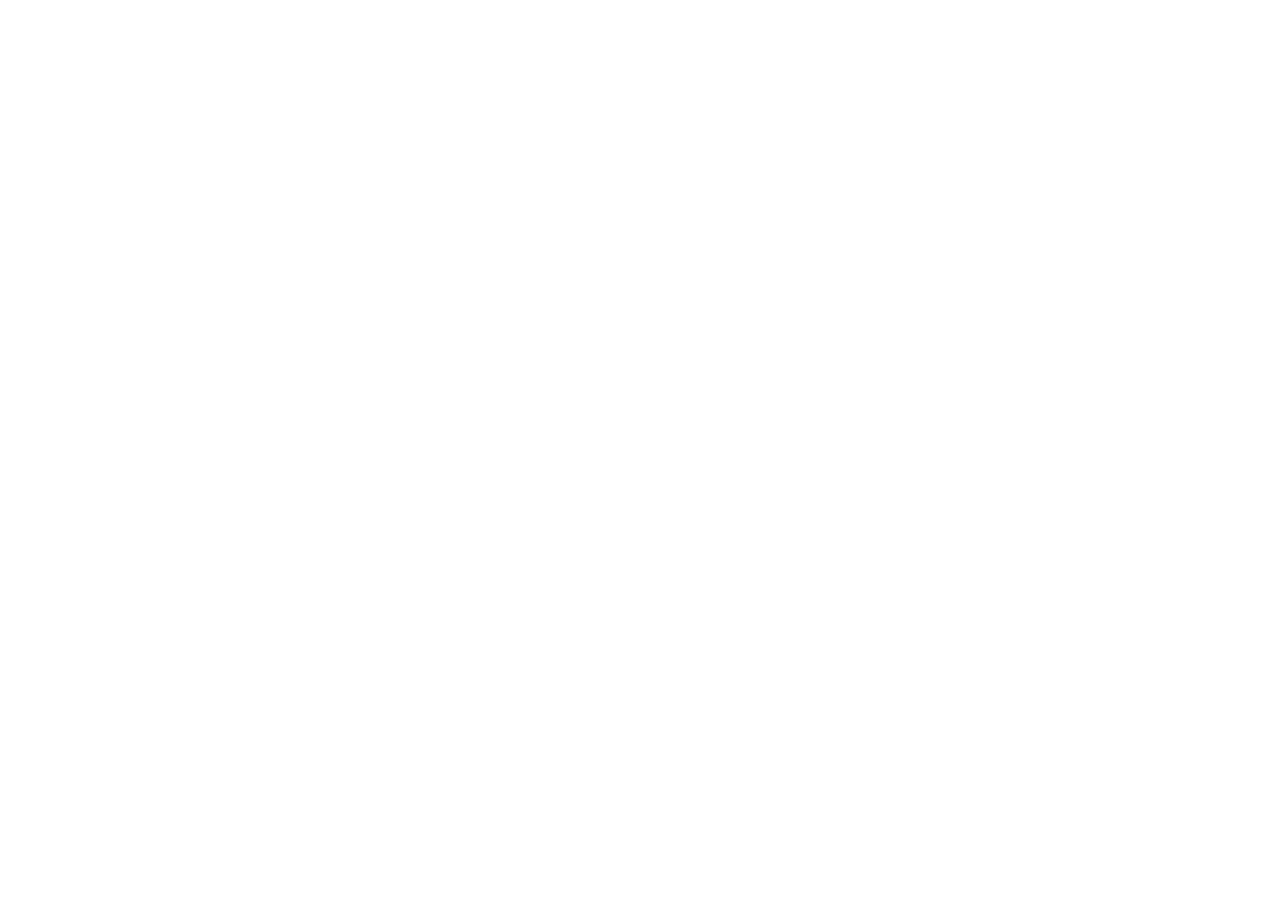
==== portfolio.html @ 0f95b0d3 "мобил" ====
<!DOCTYPE html>
<html lang="en">
  <head>
    <meta charset="UTF-8" />
    <meta http-equiv="X-UA-Compatible" content="IE=edge" />
    <meta name="viewport" content="width=device-width, initial-scale=1.0" />
    <title>WebStudio</title>
    <link rel="preconnect" href="https://fonts.googleapis.com" />
    <link rel="preconnect" href="https://fonts.gstatic.com" crossorigin />
    <link
      href="https://fonts.googleapis.com/css2?family=Raleway:wght@700&family=Roboto:wght@400;500;700;900&display=swap"
      rel="stylesheet"
    />
    <link
      rel="stylesheet"
      href="https://cdnjs.cloudflare.com/ajax/libs/modern-normalize/1.1.0/modern-normalize.min.css"
      integrity="sha512-wpPYUAdjBVSE4KJnH1VR1HeZfpl1ub8YT/NKx4PuQ5NmX2tKuGu6U/JRp5y+Y8XG2tV+wKQpNHVUX03MfMFn9Q=="
      crossorigin="anonymous"
      referrerpolicy="no-referrer"
    />

    <link rel="stylesheet" href="./css/main.min.css" />
  </head>
  <body>
    <!-- <header class="header">
      <div class="container header__container">
        <nav class="nav">
          <a href="/" class="logo"><span class="logo__span">Web</span>Studio</a>

          <ul class="site-nav list">
            <li class="site-nav__item">
              <a href="./index.html" class="site-nav__link  link">Студия</a>
            </li>
            <li class="site-nav__item">
              <a href="./portfolio.html" class="site-nav__link site-nav__link--current link">Портфолио</a>
            </li>
            <li class="site-nav__item"><a href="" class="site-nav__link link">Контакты</a></li>
          </ul>
        </nav>

        <ul class="site-contact list">
          <li class="site-contact__item">
            <a href="mailto:info@devstudio.com" class="site-contact__link link">
              <svg class="site-contact__icon" width="16" height="12">
                <use class="" href="./images/icon.svg#icon-envelope"></use>
              </svg>
              info@devstudio.com</a
            >
          </li>

          <li class="site-contact__item">
            <a href="tel:+380961111111" class="site-contact__link link">
              <svg class="site-contact__icon" width="10" height="16">
                <use class="" href="./images/icon.svg#icon-smartphone"></use>
              </svg>
              +38 096 111 11 11</a
            >
          </li>
        </ul>
      </div>
    </header>

        <section class="section works">
            <div class="container">
            <h1 class="visually-hidden">Наши работы</h1>
            <ul class="filter list">
                <li class="filter__item"><button type="button" class="filter__btn">Все</button></li>
                <li class="filter__item"><button type="button" class="filter__btn">Веб-сайты</button></li>
                <li class="filter__item"><button type="button" class="filter__btn">Приложения</button></li>
                <li class="filter__item"><button type="button" class="filter__btn">Дизайн</button></li>
                <li class="filter__item"><button type="button" class="filter__btn">Маркетинг</button></li>
            </ul>

            <ul class="works-list list">
                <li class="works-list__item">
                    <a href="" class="works-list__link link">

                    <div class="works-card">
                    <img src="./images/project-1.jpg" alt="экран с фотокарточками" width="370" height="294">
                    <p class="works-card__text">Ресурс предлагает комплексные предложения с разным уровнем функционала и сервисов. Все это позволит посетителю получить
                        исчерпывающие сведения о компании или частном лице.</p>
                    </div>
                    
                    <div class="works-card__meta">
                    <h2 class="works-card__title">Технокряк</h2>
                    <p class="works-card__type">Веб-сайт</p>
                    </div>
                    </a>
                </li>
                
                <li class="works-list__item">
    
                    <a href="" class="works-list__link link">
                    <div class="works-card">
                    <img src="./images/project-2.jpg" alt="баскетболисты с мячом" width="370" height="294">

                    <p class="works-card__text">Ресурс предлагает комплексные предложения с разным уровнем функционала и сервисов. Все это
                        позволит посетителю получить исчерпывающие сведения о компании или частном лице.</p>
                    </div>

                    <div class="works-card__meta">
                    <h2 class="works-card__title">Постер New Orlean vs Golden Star</h2>
                    <p class="works-card__type">Дизайн</p>
                    </div>
                    </a>
                </li>

                <li class="works-list__item">

                    <a href="" class="works-list__link link">
                    <div class="works-card">
                    <img src="./images/project-3.jpg" alt="лого ресторана сифуд" width="370" height="294">
                    <p class="works-card__text">Ресурс предлагает комплексные предложения с разным уровнем функционала и сервисов. Все это
                        позволит посетителю получить исчерпывающие сведения о компании или частном лице.</p>
                    </div>

                    <div class="works-card__meta">
                    <h2 class="works-card__title">Ресторан Seafood</h2>
                    <p class="works-card__type">Приложение</p>
                    </div>
                    </a>
                </li>
                
                <li class="works-list__item">

                    <a href="" class="works-list__link link">
                    <div class="works-card">
                    <img src="./images/project-4.jpg" alt="наушники" width="370" height="294">
                    <p class="works-card__text">Ресурс предлагает комплексные предложения с разным уровнем функционала и сервисов. Все это
                        позволит посетителю получить исчерпывающие сведения о компании или частном лице.</p>
                    </div>

                    <div class="works-card__meta">
                    <h2 class="works-card__title">Проект Prime</h2>
                    <p class="works-card__type">Маркетинг</p>
                    </div>
                    </a>
                </li>

                <li class="works-list__item">

                    <a href="" class="works-list__link link">
                    <div class="works-card">
                    <img src="./images/project-5.jpg" alt="две коробки" width="370" height="294">
                    <p class="works-card__text">Ресурс предлагает комплексные предложения с разным уровнем функционала и сервисов. Все это
                        позволит посетителю получить исчерпывающие сведения о компании или частном лице.</p>
                    </div>

                    <div class="works-card__meta">
                    <h2 class="works-card__title">Проект Boxes</h2>
                    <p class="works-card__type">Приложение</p>
                    </div>
                    </a>
                </li>

                <li class="works-list__item">

                    <a href="" class="works-list__link link">
                    <div class="works-card">
                    <img src="./images/project-6.jpg" alt="монитор" width="370" height="294">
                    <p class="works-card__text">Ресурс предлагает комплексные предложения с разным уровнем функционала и сервисов. Все это
                        позволит посетителю получить исчерпывающие сведения о компании или частном лице.</p>
                    </div>

                    <div class="works-card__meta">
                    <h2 class="works-card__title">Inspiration has no Borders</h2>
                    <p class="works-card__type">Веб-сайт</p>
                    </div>
                    </a>

                </li>

                <li class="works-list__item">

                    <a href="" class="works-list__link link">
                    <div class="works-card">
                    <img src="./images/project-7.jpg" alt="журнал" width="370" height="294">
                    <p class="works-card__text">Ресурс предлагает комплексные предложения с разным уровнем функционала и сервисов. Все это
                        позволит посетителю получить исчерпывающие сведения о компании или частном лице.</p>
                    </div>

                    <div class="works-card__meta">
                    <h2 class="works-card__title">Издание Limited Edition</h2>
                    <p class="works-card__type">Дизайн</p>
                    </div>
                    </a>
                </li>

                <li class="works-list__item">

                    <a href="" class="works-list__link link">
                    <div class="works-card">
                    <img src="./images/project-8.jpg" alt="ярлык с надписью" width="370" height="294">
                    <p class="works-card__text">Ресурс предлагает комплексные предложения с разным уровнем функционала и сервисов. Все это
                        позволит посетителю получить исчерпывающие сведения о компании или частном лице.</p>
                    </div>

                    <div class="works-card__meta">
                    <h2 class="works-card__title">Проект LAB</h2>
                    <p class="works-card__type">Маркетинг</p>
                    </div>
                    </a>
                </li>

                <li class="works-list__item">

                    <a href="" class="works-list__link link">
                    <div class="works-card">
                    <img src="./images/project-9.jpg" alt="ноутбук и руки" width="370" height="294">
                    <p class="works-card__text">Ресурс предлагает комплексные предложения с разным уровнем функционала и сервисов. Все это
                        позволит посетителю получить исчерпывающие сведения о компании или частном лице.</p>
                    </div>

                    <div class="works-card__meta">
                    <h2 class="works-card__title">Growing Business</h2>
                    <p class="works-card__type">Приложение</p>
                    </div>
                    </a>
                </li>
               
            </ul>
            </div>
        </section>


    </main>

    <footer class="footer">
      <div class="container footer__container">
        <div class="footer-contact">
          <a href="/" class="logo footer__logo"><span class="logo__span">Web</span>Studio</a>

          <address>
            <ul class="footer__list list">
              <li>
                <a
                  href="https://www.google.com/maps/place/Lesi+Ukrainky+Blvd,+26,+Kyiv,+Ukraine,+02000/@50.4265807,30.5361971"
                  class="footer-list__link footer-list__link--white"
                  >г. Киев, пр-т Леси Украинки, 26</a
                >
              </li>
              <li>
                <a href="mailto:info@example.com" class="footer-list__link link"
                  >info@example.com</a
                >
              </li>
              <li>
                <a href="tel:+380991111111" class="footer-list__link no-margin"
                  >+38 099 111 11 11</a
                >
              </li>
            </ul>
          </address>
        </div>

        <div class="footer-box-soc">
          <h2 class="footer-title">Присоединяйтесь</h2>
          <ul class="footer-soc-list list">
            <li class="footer-soc-list__item">
              <a href="" class="footer-soc-list__link link">
                <svg class="footer-soc-list__icon" width="20" height="20">
                  <use class="" href="./images/icon.svg#icon-instagram"></use>
                </svg>
              </a>
            </li>

            <li class="footer-soc-list__item">
              <a href="" class="footer-soc-list__link link">
                <svg class="footer-soc-list__icon" width="20" height="20">
                  <use class="" href="./images/icon.svg#icon-twitter"></use>
                </svg>
              </a>
            </li>

            <li class="footer-soc-list__item">
              <a href="" class="footer-soc-list__link link">
                <svg class="footer-soc-list__icon" width="20" height="20">
                  <use class="" href="./images/icon.svg#icon-facebook"></use>
                </svg>
              </a>
            </li>

            <li class="footer-soc-list__item">
              <a href="" class="footer-soc-list__link link">
                <svg class="footer-soc-list__icon" width="20" height="20">
                  <use class="" href="./images/icon.svg#icon-linkedin"></use>
                </svg>
              </a>
            </li>
          </ul>
        </div>

        <form class="footer-form">
          <h2 class="footer-title">Подпишитесь на рассылку</h2>
          <div class="footer-form__field">
            <div class="footer-form__wrap">
              <input
                type="email"
                class="footer-form__input"
                name="email"
                id="email"
                placeholder=" "
                required
              />
              <label for="email" class="footer-form__lable">E-mail</label>
            </div>

            <button type="submit" class="form-btn">
              Подписаться
              <svg class="footer-form__icon" width="24" height="24">
                <use class="" href="./images/icon.svg#icon-send"></use>
              </svg>
            </button>
          </div>
        </form>
      </div>
    </footer> -->
  </body>
</html>
---- css/main.min.css ----
:root{--main-text-color: #757575;--title-text-color: #212121;--accent-color: #2196f3;--secondary-background-color: #2f303a;--primary-white-color: #ffffff;--general-background-color: #f5f4fa;--secondary-btn-color: #212121;--icon-color: #afb1b8;--timing-animation-function: cubic-bezier(0.4, 0, 0.2, 1)}p,h1,h2,h3,h4,h5,h6{margin:0}ul{margin:0;padding-left:0}img{display:block;max-width:100%;height:auto}body{color:var(--main-text-color);font-family:"Roboto",sans-serif}.list{list-style:none;padding:0;margin:0}.link{text-decoration:none}.visually-hidden{position:absolute;white-space:nowrap;width:1px;height:1px;overflow:hidden;border:0;padding:0;clip:rect(0 0 0 0);clip-path:inset(50%);margin:-1px}.container{width:1200px;padding-left:15px;padding-right:15px;margin:0 auto}.section{background-color:var(--primary-white-color);padding-top:94px;padding-bottom:94px}.header{background-color:var(--primary-white-color);border-bottom:1px solid #ececec}.header__container{display:flex;align-items:center}.nav{display:flex;align-items:center}.logo{color:var(--title-text-color);font-family:"Raleway",sans-serif;font-weight:700;font-size:26px;line-height:1.19;letter-spacing:.03em;text-decoration:none}.logo__span{color:var(--accent-color)}.site-nav{display:flex;margin-left:93px}.site-nav__item:not(:last-child){margin-right:50px}.site-nav__link{position:relative;display:block;padding-top:32px;padding-bottom:32px;color:var(--title-text-color);font-family:"Roboto",sans-serif;font-weight:500;font-size:14px;line-height:1.14;letter-spacing:.02em;transition:color 250ms var(--timing-animation-function)}.site-nav__link:hover,.site-nav__link:focus{color:var(--accent-color)}.site-nav__link--current{color:var(--accent-color)}.site-nav__link--current::after{content:"";position:absolute;left:0;bottom:-1px;display:block;width:100%;height:4px;border-radius:2px;background-color:var(--accent-color)}.site-contact{display:flex;margin-left:auto;align-items:center;justify-content:center}.site-contact__item+.site-contact__item{margin-left:50px}.site-contact__icon{margin-right:10px;fill:currentColor}.site-contact .link{display:flex;align-items:center;justify-content:center;font-family:"Roboto",sans-serif;font-style:normal;font-weight:500;font-size:14px;line-height:16px;letter-spacing:.02em;color:var(--main-text-color);transition:color 250ms var(--timing-animation-function)}.site-contact .link:hover,.site-contact .link:focus{color:var(--accent-color)}.hero{text-align:center;max-width:1600px;height:600px;margin:0 auto;padding:200px 0;background-image:linear-gradient(rgba(47, 48, 58, 0.4), rgba(47, 48, 58, 0.4)),url(../images/hero-bg.jpg);background-repeat:no-repeat;background-position:center;background-size:cover}.hero__title{margin:0 auto 40px auto;max-width:630px;color:var(--primary-white-color);font-weight:900;font-size:44px;line-height:1.36;letter-spacing:.06em;text-transform:uppercase}.hero__btn{display:inline-block;border-radius:4px;padding:10px 32px;min-width:200px;color:var(--primary-white-color);background-color:var(--accent-color);cursor:pointer;font-family:inherit;font-weight:700;font-size:16px;line-height:1.88;letter-spacing:.06em;border:none;transition:background-color 250ms var(--timing-animation-function)}.hero__btn:hover,.hero__btn:focus{background-color:#188ce8}.feature-list{display:flex;margin-left:-30px;margin-top:-30px}.feature-list__item{flex-basis:calc(25% - 30px);margin-left:30px;margin-top:30px}.feature-list__box{display:flex;align-items:center;justify-content:center;width:270px;height:120px;margin-bottom:30px;background-color:var(--general-background-color)}.feature-list__title{margin-bottom:10px;color:var(--title-text-color);font-size:14px;line-height:1.14;letter-spacing:.03em;text-transform:uppercase}.feature-list__text{color:var(--main-text-color);font-size:14px;line-height:1.71;letter-spacing:.03em}.no-padding{padding-top:0}.about{display:flex;margin-left:-30px;margin-top:-30px}.about__item{flex-basis:calc(33.3333333333% - 30px);margin-left:30px;margin-top:30px}.thumb{position:relative}.thumb__label{position:absolute;width:100%;bottom:0;padding:27px;font-weight:700;font-size:14px;line-height:1.14;text-align:center;letter-spacing:.03em;text-transform:uppercase;color:var(--primary-white-color);background-color:rgba(47,48,58,.8)}.section__title{margin-bottom:50px;color:var(--title-text-color);font-size:36px;line-height:1.16;text-align:center;letter-spacing:.03em}.team{background-color:var(--general-background-color)}.team-list__item{flex-basis:calc(25% - 30px);margin-left:30px;margin-top:30px;background-color:var(--primary-white-color);box-shadow:0px 1px 3px rgba(0,0,0,.12),0px 1px 1px rgba(0,0,0,.14),0px 2px 1px rgba(0,0,0,.2);border-radius:0px 0px 4px 4px}.team-card{text-align:center;padding:30px 0;width:270px}.team-list{display:flex;margin-left:-30px;margin-top:-30px}.team-card__name{margin-bottom:10px;color:var(--title-text-color);font-weight:500;font-size:16px;line-height:1.18;letter-spacing:.03em}.team-card__pos{color:var(--main-text-color);font-size:16px;line-height:1.19;letter-spacing:.03em;margin-bottom:16px}.soc-list{display:flex;justify-content:center}.soc-list__item{width:44px;height:44px;margin-left:10px}.soc-list__item:first-child{margin-left:0}.soc-list__link{display:flex;align-items:center;justify-content:center;width:100%;height:100%;border-radius:50%;background-color:var(--primary-white-color);color:var(--icon-color);transition:background-color 250ms var(--timing-animation-function),color 250ms var(--timing-animation-function)}.soc-list__link:hover,.soc-list__link:focus{background-color:var(--accent-color);color:var(--primary-white-color)}.soc-list__icon{fill:currentColor}.clients-list{display:flex}.clients-list__item{width:170px;height:92px;margin-left:30px}.clients-list__item:first-child{margin-left:0}.clients-list__link{display:flex;align-items:center;justify-content:center;width:100%;height:100%;border:1px solid var(--icon-color);border-radius:4px;color:var(--icon-color);transition:color 250ms var(--timing-animation-function),border 250ms var(--timing-animation-function)}.clients-list__link:hover,.clients-list__link:focus{color:var(--accent-color);border:1px solid var(--accent-color)}.clients-list__icon{fill:currentColor}.footer{background-color:var(--secondary-background-color);padding-top:60px;padding-bottom:60px}.footer__container{display:flex;align-items:baseline;justify-content:space-between}.logo{display:inline-block;margin-bottom:20px;font-family:"Raleway",sans-serif;font-weight:700;font-size:26px;line-height:1.19;letter-spacing:.03em;text-decoration:none}.footer__logo{color:var(--primary-white-color)}.footer-list__link{display:inline-block;margin-bottom:9px;color:rgba(255,255,255,.6);font-family:"Roboto";font-style:normal;font-weight:400;font-size:14px;line-height:1.71;letter-spacing:.03em;text-decoration:none;transition:color 250ms var(--timing-animation-function)}.footer-list__link:hover,.footer-list__link:focus{color:var(--accent-color)}.footer-list__link--white{color:var(--primary-white-color)}.no-margin{margin-bottom:0}.footer-soc-list{display:flex;justify-content:center}.footer-soc-list__item{width:44px;height:44px;margin-left:10px}.footer-soc-list__item:first-child{margin-left:0}.footer-soc-list__link{display:flex;align-items:center;justify-content:center;width:100%;height:100%;border-radius:50%;background:rgba(255,255,255,.1);color:var(--icon-color);transition:background-color 250ms var(--timing-animation-function),color 250ms var(--timing-animation-function)}.footer-soc-list__link:hover,.footer-soc-list__link:focus{background-color:var(--accent-color);color:var(--primary-white-color)}.footer-soc-list__icon{fill:currentColor}.footer-form__field{display:flex}.footer-title{margin-bottom:20px;font-family:"Roboto";font-style:normal;font-size:14px;line-height:1.14;letter-spacing:.03em;text-transform:uppercase;color:var(--primary-white-color)}.footer-form__wrap{position:relative}.footer-form__lable{position:absolute;top:50%;left:0;transform:translateY(-50%);padding-left:16px;font-weight:400;font-size:16px;line-height:1.25;letter-spacing:.03em;color:rgba(255,255,255,.6)}.footer-form__input:focus+.footer-form__lable{color:var(--primary-white-color);transform:translateY(-120%)}.footer-form__input:not(:placeholder-shown)+.footer-form__lable{color:var(--primary-white-color);transform:translateY(-120%)}.footer-form__input{width:358px;height:50px;color:var(--main-text-color);font:inherit;border:1px solid rgba(255,255,255,.3);filter:drop-shadow(0px 4px 4px rgba(0, 0, 0, 0.15));border-radius:4px;background-color:rgba(0,0,0,0);transition:transform 250ms var(--timing-animation-function),color 250ms var(--timing-animation-function)}.form-btn{display:inline-flex;align-items:center;justify-content:center;margin-left:12px;border:none;background-color:var(--accent-color);box-shadow:0px 4px 4px rgba(0,0,0,.15);border-radius:4px;min-width:200px;height:50px;cursor:pointer;font-weight:700;font-size:16px;line-height:1.88;letter-spacing:.06em;color:var(--primary-white-color);transition:background-color 250ms var(--timing-animation-function)}.form-btn:hover,.form-btn:focus{background-color:#188ce8}.footer-form__icon{margin-left:10px}.backdrop{position:fixed;top:0;left:0;width:100%;height:100%;background-color:rgba(0,0,0,.2);transition:opacity 300ms var(--timing-animation-function),visibility 300ms var(--timing-animation-function)}.modal{position:absolute;width:528px;height:581px;padding:40px;top:50%;left:50%;transform:translate(-50%, -50%) scale(1) rotate(0);background-color:var(--primary-white-color);box-shadow:0px 1px 3px rgba(0,0,0,.12),0px 1px 1px rgba(0,0,0,.14),0px 2px 1px rgba(0,0,0,.2);border-radius:4px;transition:transform 300ms var(--timing-animation-function)}.backdrop.is-hidden .modal{transform:translate(-50%, -50%) scale(0) rotate(-90deg)}.modale-close-btn{position:absolute;top:8px;right:8px;width:30px;height:30px;border:1px solid rgba(0,0,0,.1);border-radius:50%;background-color:rgba(0,0,0,0);display:flex;align-items:center;justify-content:center;cursor:pointer;outline:rgba(0,0,0,0);transition:fill 250ms var(--timing-animation-function)}.modale-close-btn:hover,.modale-close-btn:focus{fill:var(--accent-color)}.is-hidden{opacity:0;visibility:hidden;pointer-events:none}.modal-title{font-weight:700;font-size:20px;line-height:1.15;text-align:center;letter-spacing:.03em;color:var(--title-text-color);margin-bottom:12px}.modal-field{margin-bottom:10px}.input-wrap{position:relative}.modal-input{width:100%;height:40px;padding-left:42px;border:1px solid rgba(33,33,33,.2);border-radius:4px;background-color:rgba(0,0,0,0);outline:rgba(0,0,0,0);cursor:pointer;transition:border-color 250ms var(--timing-animation-function),fill 250ms var(--timing-animation-function)}.modal-input:focus{border-color:var(--accent-color)}.input-icon{position:absolute;left:12px;top:50%;transform:translateY(-50%)}.modal-input:focus+.input-icon{fill:var(--accent-color);border-color:var(--accent-color)}.modale-btn{display:block;border-radius:4px;padding:10px 32px;min-width:200px;margin:30px auto 0 auto;color:var(--primary-white-color);background-color:var(--accent-color);cursor:pointer;font-family:inherit;font-weight:700;font-size:16px;line-height:1.88;letter-spacing:.06em;border:none;transition:background-color 250ms var(--timing-animation-function),box-shadow 250ms var(--timing-animation-function)}.modale-btn:hover,.modale-btn:focus{background-color:#188ce8;box-shadow:0px 4px 4px rgba(0,0,0,.15)}.modal-lable{display:block;margin-bottom:4px;font-size:12px;line-height:1.16;letter-spacing:.01em;color:var(--main-text-color)}.modal-textarea{width:100%;height:120px;padding:12px 16px;border:1px solid rgba(33,33,33,.2);border-radius:4px;outline:rgba(0,0,0,0);resize:none}.modal-textarea:focus{border-color:var(--accent-color)}.modal-textarea::placeholder{font-size:14;line-height:1.16;letter-spacing:.01em;color:rgba(117,117,117,.5)}.check-text{font-weight:400;font-size:14px;line-height:2;letter-spacing:.03em;color:var(--main-text-color);display:flex;align-items:center}.check-text a{color:var(--accent-color)}.check-text span{width:16px;height:15px;margin-right:8px;border:2px solid var(--secondary-btn-color);border-radius:4px;display:flex;align-items:center;justify-content:center}.check-input:checked+.check-text span{background-color:var(--accent-color);background-origin:border-box;border-color:var(--accent-color)}.check-input:focus+.check-text span{background-origin:border-box;border-color:var(--accent-color)}.check-icon{fill:rgba(0,0,0,0)}.check-input:checked+.check-text .check-icon{fill:var(--primary-white-color)}.filter{display:flex;justify-content:center;margin-bottom:50px}.filter__item:not(:last-child){margin-right:8px}.filter__btn{display:inline-block;border-radius:4px;padding:6px 22px;color:var(--secondary-btn-color);background-color:var(--general-background-color);cursor:pointer;font-family:inherit;font-style:normal;font-weight:500;font-size:16px;line-height:1.62;letter-spacing:.03em;border:none;transition:background-color 250ms var(--timing-animation-function),color 250ms var(--timing-animation-function),box-shadow 250ms var(--timing-animation-function)}.filter__btn:hover,.filter__btn:focus{color:var(--primary-white-color);background-color:var(--accent-color);box-shadow:0px 3px 1px rgba(0,0,0,.1),0px 1px 2px rgba(0,0,0,.08),0px 2px 2px rgba(0,0,0,.12)}.team{background-color:var(--general-background-color)}.team-list__item{flex-basis:calc(25% - 30px);margin-left:30px;margin-top:30px;background-color:var(--primary-white-color);box-shadow:0px 1px 3px rgba(0,0,0,.12),0px 1px 1px rgba(0,0,0,.14),0px 2px 1px rgba(0,0,0,.2);border-radius:0px 0px 4px 4px}.team-card{text-align:center;padding:30px 0;width:270px}.team-list{display:flex;margin-left:-30px;margin-top:-30px}.team-card__name{margin-bottom:10px;color:var(--title-text-color);font-weight:500;font-size:16px;line-height:1.18;letter-spacing:.03em}.team-card__pos{color:var(--main-text-color);font-size:16px;line-height:1.19;letter-spacing:.03em;margin-bottom:16px}.soc-list{display:flex;justify-content:center}.soc-list__item{width:44px;height:44px;margin-left:10px}.soc-list__item:first-child{margin-left:0}.soc-list__link{display:flex;align-items:center;justify-content:center;width:100%;height:100%;border-radius:50%;background-color:var(--primary-white-color);color:var(--icon-color);transition:background-color 250ms var(--timing-animation-function),color 250ms var(--timing-animation-function)}.soc-list__link:hover,.soc-list__link:focus{background-color:var(--accent-color);color:var(--primary-white-color)}.soc-list__icon{fill:currentColor}.works-list{display:flex;flex-wrap:wrap;margin-left:-30px;margin-top:-30px}.works-list__item{flex-basis:calc(33.3333333333% - 30px);margin-left:30px;margin-top:30px;cursor:pointer;border:1px solid #eee;transition:box-shadow 250ms var(--timing-animation-function)}.works-list__item:hover{box-shadow:0px 1px 1px rgba(0,0,0,.12),0px 4px 4px rgba(0,0,0,.06),1px 4px 6px rgba(0,0,0,.16)}.works-item .title{margin-bottom:4px}.works-card{position:relative;overflow:hidden}.works-card__text{position:absolute;top:1px;height:100%;width:100%;background-color:rgba(33,150,243,.9);padding:63px 24px;font-size:18px;line-height:1.55;letter-spacing:.03em;color:var(--primary-white-color);transform:translateY(100%);transition:transform 250ms var(--timing-animation-function)}.works-list__link:hover .works-card__text,.works-list__link:focus .works-card__text{transform:translateY(0)}.works-card__meta{padding:20px 24px}.works-card__title{color:var(--title-text-color);font-size:18px;line-height:2;letter-spacing:.06em}.works-card__type{color:var(--main-text-color);font-size:16px;line-height:1.88;letter-spacing:.03em}/*# sourceMappingURL=main.min.css.map */
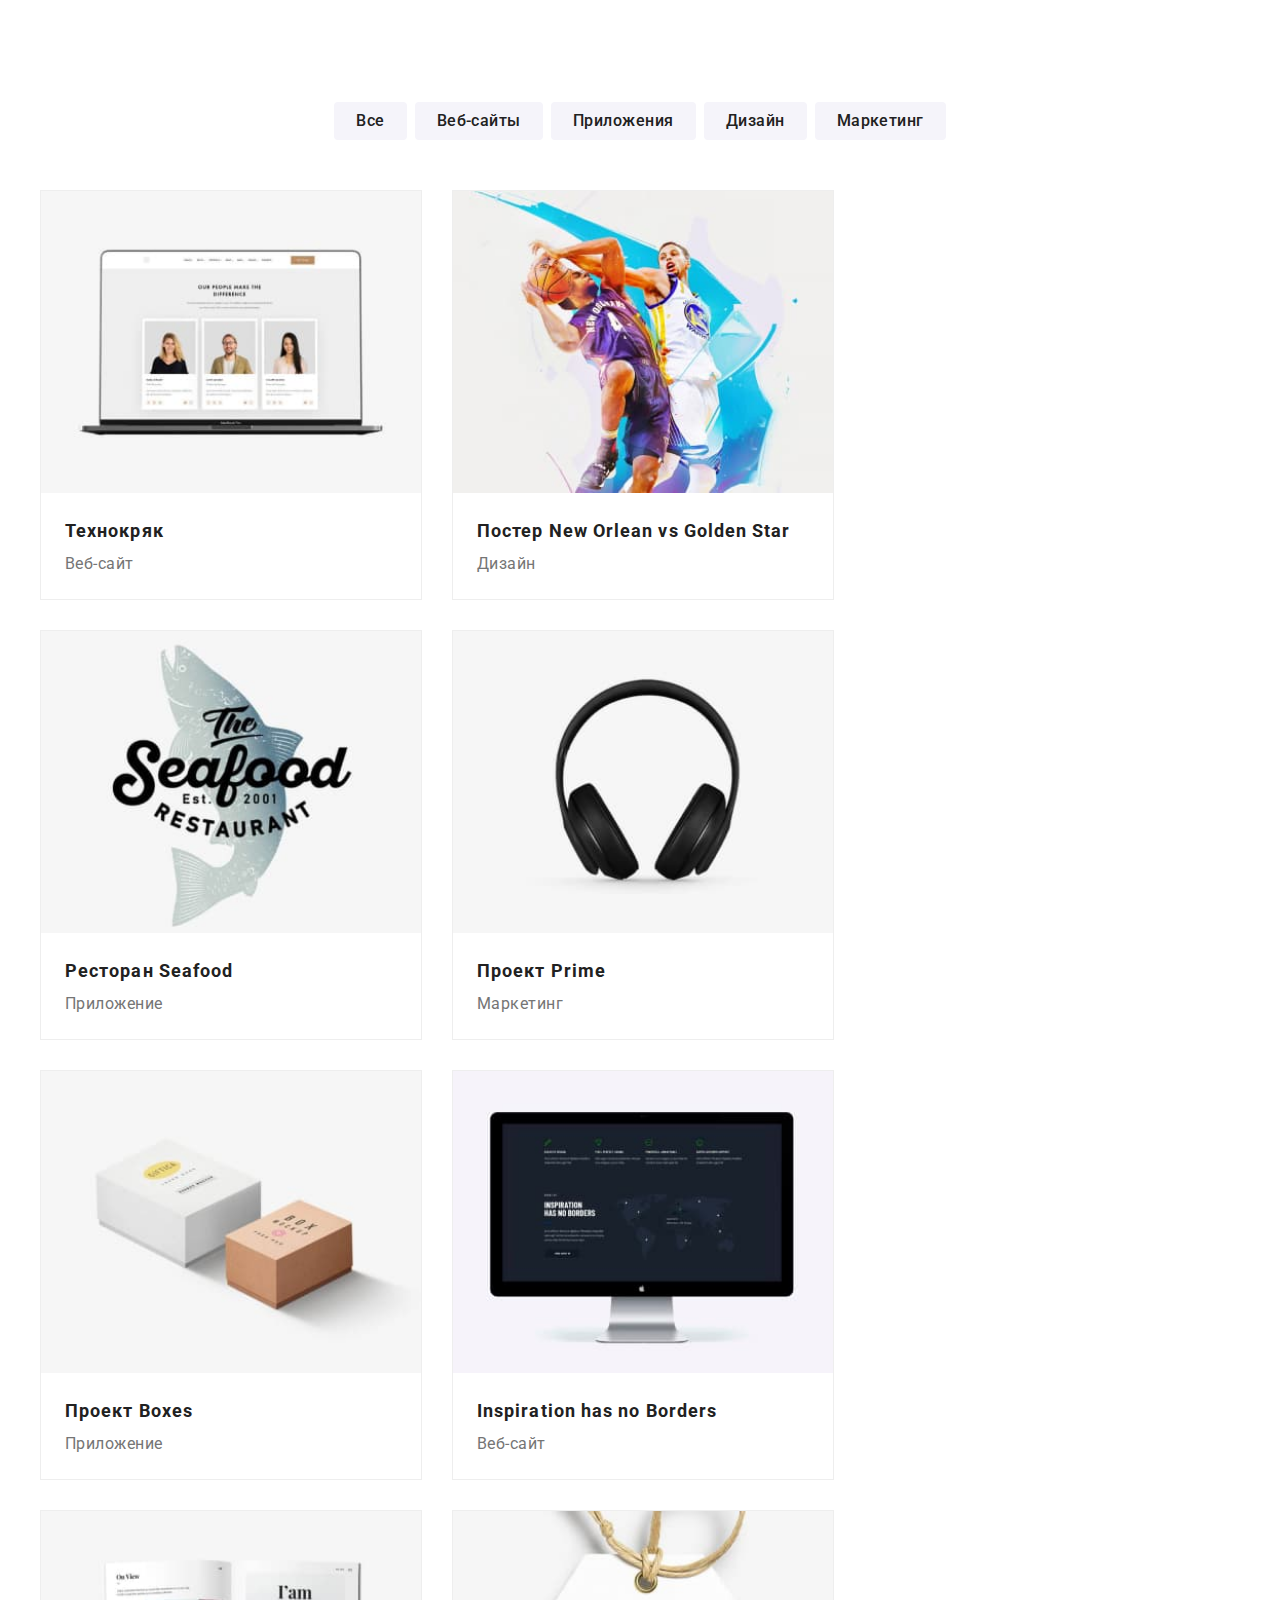
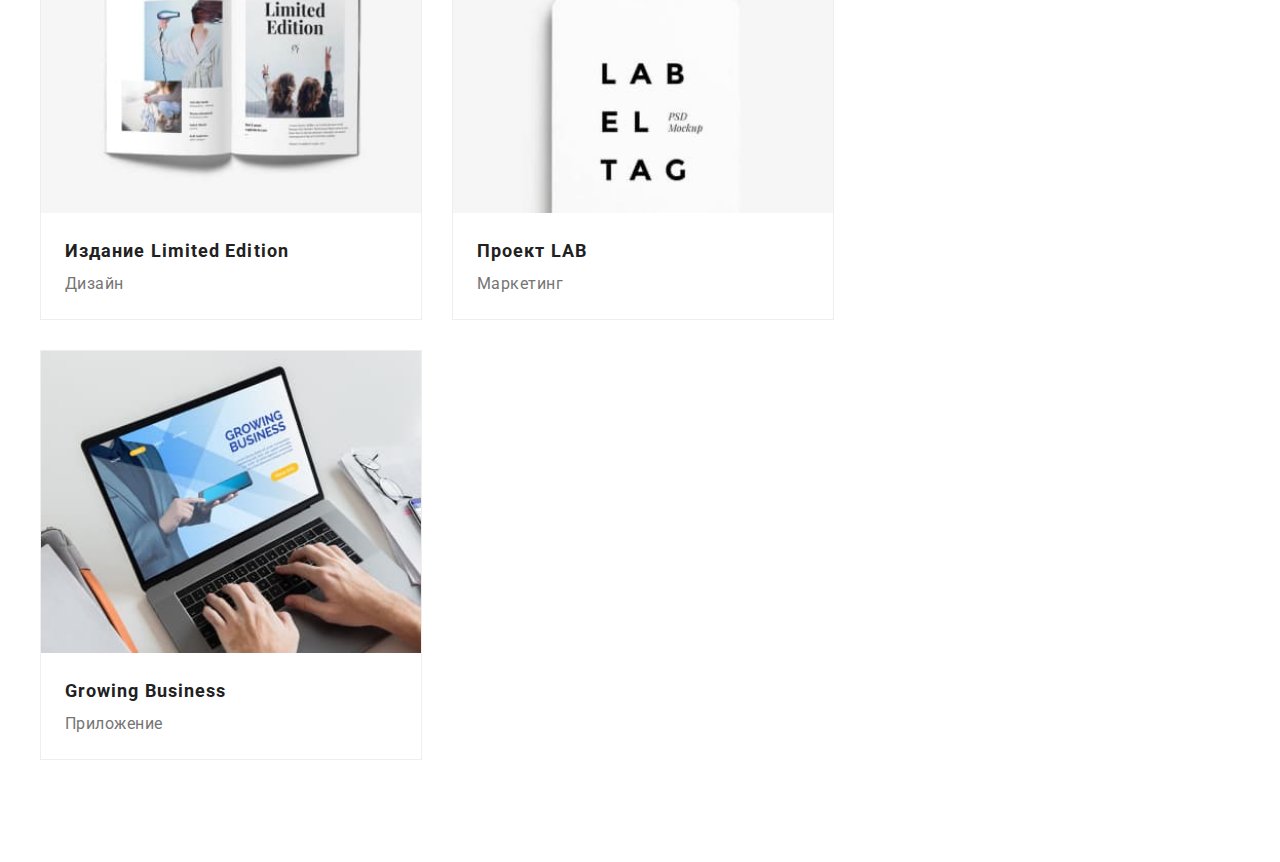
==== commit eec2adb2: "добавляет стили моб версии" ====
--- a/portfolio.html
+++ b/portfolio.html
@@ -58,7 +58,7 @@
           </li>
         </ul>
       </div>
-    </header>
+    </header> -->
 
         <section class="section works">
             <div class="container">
@@ -225,7 +225,7 @@
 
     </main>
 
-    <footer class="footer">
+    <!-- <footer class="footer">
       <div class="container footer__container">
         <div class="footer-contact">
           <a href="/" class="logo footer__logo"><span class="logo__span">Web</span>Studio</a>
--- a/css/main.min.css
+++ b/css/main.min.css
@@ -1 +1 @@
-:root{--main-text-color: #757575;--title-text-color: #212121;--accent-color: #2196f3;--secondary-background-color: #2f303a;--primary-white-color: #ffffff;--general-background-color: #f5f4fa;--secondary-btn-color: #212121;--icon-color: #afb1b8;--timing-animation-function: cubic-bezier(0.4, 0, 0.2, 1)}p,h1,h2,h3,h4,h5,h6{margin:0}ul{margin:0;padding-left:0}img{display:block;max-width:100%;height:auto}body{color:var(--main-text-color);font-family:"Roboto",sans-serif}.list{list-style:none;padding:0;margin:0}.link{text-decoration:none}.visually-hidden{position:absolute;white-space:nowrap;width:1px;height:1px;overflow:hidden;border:0;padding:0;clip:rect(0 0 0 0);clip-path:inset(50%);margin:-1px}.container{width:1200px;padding-left:15px;padding-right:15px;margin:0 auto}.section{background-color:var(--primary-white-color);padding-top:94px;padding-bottom:94px}.header{background-color:var(--primary-white-color);border-bottom:1px solid #ececec}.header__container{display:flex;align-items:center}.nav{display:flex;align-items:center}.logo{color:var(--title-text-color);font-family:"Raleway",sans-serif;font-weight:700;font-size:26px;line-height:1.19;letter-spacing:.03em;text-decoration:none}.logo__span{color:var(--accent-color)}.site-nav{display:flex;margin-left:93px}.site-nav__item:not(:last-child){margin-right:50px}.site-nav__link{position:relative;display:block;padding-top:32px;padding-bottom:32px;color:var(--title-text-color);font-family:"Roboto",sans-serif;font-weight:500;font-size:14px;line-height:1.14;letter-spacing:.02em;transition:color 250ms var(--timing-animation-function)}.site-nav__link:hover,.site-nav__link:focus{color:var(--accent-color)}.site-nav__link--current{color:var(--accent-color)}.site-nav__link--current::after{content:"";position:absolute;left:0;bottom:-1px;display:block;width:100%;height:4px;border-radius:2px;background-color:var(--accent-color)}.site-contact{display:flex;margin-left:auto;align-items:center;justify-content:center}.site-contact__item+.site-contact__item{margin-left:50px}.site-contact__icon{margin-right:10px;fill:currentColor}.site-contact .link{display:flex;align-items:center;justify-content:center;font-family:"Roboto",sans-serif;font-style:normal;font-weight:500;font-size:14px;line-height:16px;letter-spacing:.02em;color:var(--main-text-color);transition:color 250ms var(--timing-animation-function)}.site-contact .link:hover,.site-contact .link:focus{color:var(--accent-color)}.hero{text-align:center;max-width:1600px;height:600px;margin:0 auto;padding:200px 0;background-image:linear-gradient(rgba(47, 48, 58, 0.4), rgba(47, 48, 58, 0.4)),url(../images/hero-bg.jpg);background-repeat:no-repeat;background-position:center;background-size:cover}.hero__title{margin:0 auto 40px auto;max-width:630px;color:var(--primary-white-color);font-weight:900;font-size:44px;line-height:1.36;letter-spacing:.06em;text-transform:uppercase}.hero__btn{display:inline-block;border-radius:4px;padding:10px 32px;min-width:200px;color:var(--primary-white-color);background-color:var(--accent-color);cursor:pointer;font-family:inherit;font-weight:700;font-size:16px;line-height:1.88;letter-spacing:.06em;border:none;transition:background-color 250ms var(--timing-animation-function)}.hero__btn:hover,.hero__btn:focus{background-color:#188ce8}.feature-list{display:flex;margin-left:-30px;margin-top:-30px}.feature-list__item{flex-basis:calc(25% - 30px);margin-left:30px;margin-top:30px}.feature-list__box{display:flex;align-items:center;justify-content:center;width:270px;height:120px;margin-bottom:30px;background-color:var(--general-background-color)}.feature-list__title{margin-bottom:10px;color:var(--title-text-color);font-size:14px;line-height:1.14;letter-spacing:.03em;text-transform:uppercase}.feature-list__text{color:var(--main-text-color);font-size:14px;line-height:1.71;letter-spacing:.03em}.no-padding{padding-top:0}.about{display:flex;margin-left:-30px;margin-top:-30px}.about__item{flex-basis:calc(33.3333333333% - 30px);margin-left:30px;margin-top:30px}.thumb{position:relative}.thumb__label{position:absolute;width:100%;bottom:0;padding:27px;font-weight:700;font-size:14px;line-height:1.14;text-align:center;letter-spacing:.03em;text-transform:uppercase;color:var(--primary-white-color);background-color:rgba(47,48,58,.8)}.section__title{margin-bottom:50px;color:var(--title-text-color);font-size:36px;line-height:1.16;text-align:center;letter-spacing:.03em}.team{background-color:var(--general-background-color)}.team-list__item{flex-basis:calc(25% - 30px);margin-left:30px;margin-top:30px;background-color:var(--primary-white-color);box-shadow:0px 1px 3px rgba(0,0,0,.12),0px 1px 1px rgba(0,0,0,.14),0px 2px 1px rgba(0,0,0,.2);border-radius:0px 0px 4px 4px}.team-card{text-align:center;padding:30px 0;width:270px}.team-list{display:flex;margin-left:-30px;margin-top:-30px}.team-card__name{margin-bottom:10px;color:var(--title-text-color);font-weight:500;font-size:16px;line-height:1.18;letter-spacing:.03em}.team-card__pos{color:var(--main-text-color);font-size:16px;line-height:1.19;letter-spacing:.03em;margin-bottom:16px}.soc-list{display:flex;justify-content:center}.soc-list__item{width:44px;height:44px;margin-left:10px}.soc-list__item:first-child{margin-left:0}.soc-list__link{display:flex;align-items:center;justify-content:center;width:100%;height:100%;border-radius:50%;background-color:var(--primary-white-color);color:var(--icon-color);transition:background-color 250ms var(--timing-animation-function),color 250ms var(--timing-animation-function)}.soc-list__link:hover,.soc-list__link:focus{background-color:var(--accent-color);color:var(--primary-white-color)}.soc-list__icon{fill:currentColor}.clients-list{display:flex}.clients-list__item{width:170px;height:92px;margin-left:30px}.clients-list__item:first-child{margin-left:0}.clients-list__link{display:flex;align-items:center;justify-content:center;width:100%;height:100%;border:1px solid var(--icon-color);border-radius:4px;color:var(--icon-color);transition:color 250ms var(--timing-animation-function),border 250ms var(--timing-animation-function)}.clients-list__link:hover,.clients-list__link:focus{color:var(--accent-color);border:1px solid var(--accent-color)}.clients-list__icon{fill:currentColor}.footer{background-color:var(--secondary-background-color);padding-top:60px;padding-bottom:60px}.footer__container{display:flex;align-items:baseline;justify-content:space-between}.logo{display:inline-block;margin-bottom:20px;font-family:"Raleway",sans-serif;font-weight:700;font-size:26px;line-height:1.19;letter-spacing:.03em;text-decoration:none}.footer__logo{color:var(--primary-white-color)}.footer-list__link{display:inline-block;margin-bottom:9px;color:rgba(255,255,255,.6);font-family:"Roboto";font-style:normal;font-weight:400;font-size:14px;line-height:1.71;letter-spacing:.03em;text-decoration:none;transition:color 250ms var(--timing-animation-function)}.footer-list__link:hover,.footer-list__link:focus{color:var(--accent-color)}.footer-list__link--white{color:var(--primary-white-color)}.no-margin{margin-bottom:0}.footer-soc-list{display:flex;justify-content:center}.footer-soc-list__item{width:44px;height:44px;margin-left:10px}.footer-soc-list__item:first-child{margin-left:0}.footer-soc-list__link{display:flex;align-items:center;justify-content:center;width:100%;height:100%;border-radius:50%;background:rgba(255,255,255,.1);color:var(--icon-color);transition:background-color 250ms var(--timing-animation-function),color 250ms var(--timing-animation-function)}.footer-soc-list__link:hover,.footer-soc-list__link:focus{background-color:var(--accent-color);color:var(--primary-white-color)}.footer-soc-list__icon{fill:currentColor}.footer-form__field{display:flex}.footer-title{margin-bottom:20px;font-family:"Roboto";font-style:normal;font-size:14px;line-height:1.14;letter-spacing:.03em;text-transform:uppercase;color:var(--primary-white-color)}.footer-form__wrap{position:relative}.footer-form__lable{position:absolute;top:50%;left:0;transform:translateY(-50%);padding-left:16px;font-weight:400;font-size:16px;line-height:1.25;letter-spacing:.03em;color:rgba(255,255,255,.6)}.footer-form__input:focus+.footer-form__lable{color:var(--primary-white-color);transform:translateY(-120%)}.footer-form__input:not(:placeholder-shown)+.footer-form__lable{color:var(--primary-white-color);transform:translateY(-120%)}.footer-form__input{width:358px;height:50px;color:var(--main-text-color);font:inherit;border:1px solid rgba(255,255,255,.3);filter:drop-shadow(0px 4px 4px rgba(0, 0, 0, 0.15));border-radius:4px;background-color:rgba(0,0,0,0);transition:transform 250ms var(--timing-animation-function),color 250ms var(--timing-animation-function)}.form-btn{display:inline-flex;align-items:center;justify-content:center;margin-left:12px;border:none;background-color:var(--accent-color);box-shadow:0px 4px 4px rgba(0,0,0,.15);border-radius:4px;min-width:200px;height:50px;cursor:pointer;font-weight:700;font-size:16px;line-height:1.88;letter-spacing:.06em;color:var(--primary-white-color);transition:background-color 250ms var(--timing-animation-function)}.form-btn:hover,.form-btn:focus{background-color:#188ce8}.footer-form__icon{margin-left:10px}.backdrop{position:fixed;top:0;left:0;width:100%;height:100%;background-color:rgba(0,0,0,.2);transition:opacity 300ms var(--timing-animation-function),visibility 300ms var(--timing-animation-function)}.modal{position:absolute;width:528px;height:581px;padding:40px;top:50%;left:50%;transform:translate(-50%, -50%) scale(1) rotate(0);background-color:var(--primary-white-color);box-shadow:0px 1px 3px rgba(0,0,0,.12),0px 1px 1px rgba(0,0,0,.14),0px 2px 1px rgba(0,0,0,.2);border-radius:4px;transition:transform 300ms var(--timing-animation-function)}.backdrop.is-hidden .modal{transform:translate(-50%, -50%) scale(0) rotate(-90deg)}.modale-close-btn{position:absolute;top:8px;right:8px;width:30px;height:30px;border:1px solid rgba(0,0,0,.1);border-radius:50%;background-color:rgba(0,0,0,0);display:flex;align-items:center;justify-content:center;cursor:pointer;outline:rgba(0,0,0,0);transition:fill 250ms var(--timing-animation-function)}.modale-close-btn:hover,.modale-close-btn:focus{fill:var(--accent-color)}.is-hidden{opacity:0;visibility:hidden;pointer-events:none}.modal-title{font-weight:700;font-size:20px;line-height:1.15;text-align:center;letter-spacing:.03em;color:var(--title-text-color);margin-bottom:12px}.modal-field{margin-bottom:10px}.input-wrap{position:relative}.modal-input{width:100%;height:40px;padding-left:42px;border:1px solid rgba(33,33,33,.2);border-radius:4px;background-color:rgba(0,0,0,0);outline:rgba(0,0,0,0);cursor:pointer;transition:border-color 250ms var(--timing-animation-function),fill 250ms var(--timing-animation-function)}.modal-input:focus{border-color:var(--accent-color)}.input-icon{position:absolute;left:12px;top:50%;transform:translateY(-50%)}.modal-input:focus+.input-icon{fill:var(--accent-color);border-color:var(--accent-color)}.modale-btn{display:block;border-radius:4px;padding:10px 32px;min-width:200px;margin:30px auto 0 auto;color:var(--primary-white-color);background-color:var(--accent-color);cursor:pointer;font-family:inherit;font-weight:700;font-size:16px;line-height:1.88;letter-spacing:.06em;border:none;transition:background-color 250ms var(--timing-animation-function),box-shadow 250ms var(--timing-animation-function)}.modale-btn:hover,.modale-btn:focus{background-color:#188ce8;box-shadow:0px 4px 4px rgba(0,0,0,.15)}.modal-lable{display:block;margin-bottom:4px;font-size:12px;line-height:1.16;letter-spacing:.01em;color:var(--main-text-color)}.modal-textarea{width:100%;height:120px;padding:12px 16px;border:1px solid rgba(33,33,33,.2);border-radius:4px;outline:rgba(0,0,0,0);resize:none}.modal-textarea:focus{border-color:var(--accent-color)}.modal-textarea::placeholder{font-size:14;line-height:1.16;letter-spacing:.01em;color:rgba(117,117,117,.5)}.check-text{font-weight:400;font-size:14px;line-height:2;letter-spacing:.03em;color:var(--main-text-color);display:flex;align-items:center}.check-text a{color:var(--accent-color)}.check-text span{width:16px;height:15px;margin-right:8px;border:2px solid var(--secondary-btn-color);border-radius:4px;display:flex;align-items:center;justify-content:center}.check-input:checked+.check-text span{background-color:var(--accent-color);background-origin:border-box;border-color:var(--accent-color)}.check-input:focus+.check-text span{background-origin:border-box;border-color:var(--accent-color)}.check-icon{fill:rgba(0,0,0,0)}.check-input:checked+.check-text .check-icon{fill:var(--primary-white-color)}.filter{display:flex;justify-content:center;margin-bottom:50px}.filter__item:not(:last-child){margin-right:8px}.filter__btn{display:inline-block;border-radius:4px;padding:6px 22px;color:var(--secondary-btn-color);background-color:var(--general-background-color);cursor:pointer;font-family:inherit;font-style:normal;font-weight:500;font-size:16px;line-height:1.62;letter-spacing:.03em;border:none;transition:background-color 250ms var(--timing-animation-function),color 250ms var(--timing-animation-function),box-shadow 250ms var(--timing-animation-function)}.filter__btn:hover,.filter__btn:focus{color:var(--primary-white-color);background-color:var(--accent-color);box-shadow:0px 3px 1px rgba(0,0,0,.1),0px 1px 2px rgba(0,0,0,.08),0px 2px 2px rgba(0,0,0,.12)}.team{background-color:var(--general-background-color)}.team-list__item{flex-basis:calc(25% - 30px);margin-left:30px;margin-top:30px;background-color:var(--primary-white-color);box-shadow:0px 1px 3px rgba(0,0,0,.12),0px 1px 1px rgba(0,0,0,.14),0px 2px 1px rgba(0,0,0,.2);border-radius:0px 0px 4px 4px}.team-card{text-align:center;padding:30px 0;width:270px}.team-list{display:flex;margin-left:-30px;margin-top:-30px}.team-card__name{margin-bottom:10px;color:var(--title-text-color);font-weight:500;font-size:16px;line-height:1.18;letter-spacing:.03em}.team-card__pos{color:var(--main-text-color);font-size:16px;line-height:1.19;letter-spacing:.03em;margin-bottom:16px}.soc-list{display:flex;justify-content:center}.soc-list__item{width:44px;height:44px;margin-left:10px}.soc-list__item:first-child{margin-left:0}.soc-list__link{display:flex;align-items:center;justify-content:center;width:100%;height:100%;border-radius:50%;background-color:var(--primary-white-color);color:var(--icon-color);transition:background-color 250ms var(--timing-animation-function),color 250ms var(--timing-animation-function)}.soc-list__link:hover,.soc-list__link:focus{background-color:var(--accent-color);color:var(--primary-white-color)}.soc-list__icon{fill:currentColor}.works-list{display:flex;flex-wrap:wrap;margin-left:-30px;margin-top:-30px}.works-list__item{flex-basis:calc(33.3333333333% - 30px);margin-left:30px;margin-top:30px;cursor:pointer;border:1px solid #eee;transition:box-shadow 250ms var(--timing-animation-function)}.works-list__item:hover{box-shadow:0px 1px 1px rgba(0,0,0,.12),0px 4px 4px rgba(0,0,0,.06),1px 4px 6px rgba(0,0,0,.16)}.works-item .title{margin-bottom:4px}.works-card{position:relative;overflow:hidden}.works-card__text{position:absolute;top:1px;height:100%;width:100%;background-color:rgba(33,150,243,.9);padding:63px 24px;font-size:18px;line-height:1.55;letter-spacing:.03em;color:var(--primary-white-color);transform:translateY(100%);transition:transform 250ms var(--timing-animation-function)}.works-list__link:hover .works-card__text,.works-list__link:focus .works-card__text{transform:translateY(0)}.works-card__meta{padding:20px 24px}.works-card__title{color:var(--title-text-color);font-size:18px;line-height:2;letter-spacing:.06em}.works-card__type{color:var(--main-text-color);font-size:16px;line-height:1.88;letter-spacing:.03em}/*# sourceMappingURL=main.min.css.map */+:root{--main-text-color: #757575;--title-text-color: #212121;--accent-color: #2196f3;--secondary-background-color: #2f303a;--primary-white-color: #ffffff;--general-background-color: #f5f4fa;--secondary-btn-color: #212121;--icon-color: #afb1b8;--timing-animation-function: cubic-bezier(0.4, 0, 0.2, 1)}p,h1,h2,h3,h4,h5,h6{margin:0}ul{margin:0;padding-left:0}img{display:block;max-width:100%;height:auto;width:100%}body{color:var(--main-text-color);font-family:"Roboto",sans-serif}.list{list-style:none;padding:0;margin:0}.link{text-decoration:none}.visually-hidden{position:absolute;white-space:nowrap;width:1px;height:1px;overflow:hidden;border:0;padding:0;clip:rect(0 0 0 0);clip-path:inset(50%);margin:-1px}.container{width:100%;padding-left:15px;padding-right:15px;margin:0 auto}@media screen and (min-width: 480px){.container{max-width:480px}}@media screen and (min-width: 768px){.container{max-width:768px}}@media screen and (min-width: 1200px){.container{max-width:1200px}}.section{background-color:var(--primary-white-color);padding-top:60px;padding-bottom:60px}@media screen and (min-width: 1200px){.section{padding-top:94px;padding-bottom:94px}}.header{background-color:var(--primary-white-color);border-bottom:1px solid #ececec}.header__container{display:flex;align-items:center}.nav{display:flex;align-items:center}.logo{color:var(--title-text-color);font-family:"Raleway",sans-serif;font-weight:700;font-size:26px;line-height:1.19;letter-spacing:.03em;text-decoration:none}.logo__span{color:var(--accent-color)}.site-nav{display:flex;margin-left:93px}.site-nav__item:not(:last-child){margin-right:50px}.site-nav__link{position:relative;display:block;padding-top:32px;padding-bottom:32px;color:var(--title-text-color);font-family:"Roboto",sans-serif;font-weight:500;font-size:14px;line-height:1.14;letter-spacing:.02em;transition:color 250ms var(--timing-animation-function)}.site-nav__link:hover,.site-nav__link:focus{color:var(--accent-color)}.site-nav__link--current{color:var(--accent-color)}.site-nav__link--current::after{content:"";position:absolute;left:0;bottom:-1px;display:block;width:100%;height:4px;border-radius:2px;background-color:var(--accent-color)}.site-contact{display:flex;margin-left:auto;align-items:center;justify-content:center}.site-contact__item+.site-contact__item{margin-left:50px}.site-contact__icon{margin-right:10px;fill:currentColor}.site-contact .link{display:flex;align-items:center;justify-content:center;font-family:"Roboto",sans-serif;font-style:normal;font-weight:500;font-size:14px;line-height:16px;letter-spacing:.02em;color:var(--main-text-color);transition:color 250ms var(--timing-animation-function)}.site-contact .link:hover,.site-contact .link:focus{color:var(--accent-color)}.hero{max-width:480px;height:400px;margin:0 auto;padding:118px 0;text-align:center;background-image:linear-gradient(rgba(47, 48, 58, 0.4), rgba(47, 48, 58, 0.4)),url(../images/hero-bg.jpg);background-repeat:no-repeat;background-position:center;background-size:cover}@media screen and (min-width: 768px){.hero{max-width:768px;height:400px}}@media screen and (min-width: 1200px){.hero{padding:200px 0;max-width:1600px;height:600px}}.hero__title{margin:0 auto 30px auto;max-width:360px;color:var(--primary-white-color);font-weight:900;font-size:26px;line-height:1.61;letter-spacing:.06em;text-transform:uppercase}@media screen and (min-width: 1200px){.hero__title{max-width:696px;font-size:44px;line-height:1.36}}.hero__btn{display:inline-block;border-radius:4px;padding:10px 32px;min-width:200px;color:var(--primary-white-color);background-color:var(--accent-color);cursor:pointer;font-family:inherit;font-weight:700;font-size:16px;line-height:1.88;letter-spacing:.06em;border:none;transition:background-color 250ms var(--timing-animation-function)}.hero__btn:hover,.hero__btn:focus{background-color:#188ce8}.feature-list{display:flex;flex-wrap:wrap;gap:30px}.feature-list__item{width:100%}@media screen and (min-width: 768px){.feature-list__item{width:calc((100% - 30px)/2)}}@media screen and (min-width: 1200px){.feature-list__item{width:calc((100% - 90px)/4)}}.feature-list__box{display:flex;align-items:center;justify-content:center;width:100%;height:120px;margin-bottom:30px;background-color:var(--general-background-color)}.feature-list__title{margin-bottom:10px;color:var(--title-text-color);font-size:14px;line-height:1.14;letter-spacing:.03em;text-transform:uppercase}.feature-list__text{color:var(--main-text-color);font-size:14px;line-height:1.71;letter-spacing:.03em}.no-padding{padding-top:0}.about{display:flex;margin-left:-30px;margin-top:-30px}.about__item{flex-basis:calc(33.3333333333% - 30px);margin-left:30px;margin-top:30px}.thumb{position:relative}.thumb__label{position:absolute;width:100%;bottom:0;padding:27px;font-weight:700;font-size:14px;line-height:1.14;text-align:center;letter-spacing:.03em;text-transform:uppercase;color:var(--primary-white-color);background-color:rgba(47,48,58,.8)}.section__title{margin-bottom:30px;color:var(--title-text-color);font-size:28px;line-height:1.18;text-align:center;letter-spacing:.03em}@media screen and (min-width: 1200px){.section__title{margin-bottom:50px;font-size:36px;line-height:1.16}}.team{background-color:var(--general-background-color)}.team-list__item{width:100%;background-color:var(--primary-white-color);box-shadow:0px 1px 3px rgba(0,0,0,.12),0px 1px 1px rgba(0,0,0,.14),0px 2px 1px rgba(0,0,0,.2);border-radius:0px 0px 4px 4px}@media screen and (min-width: 768px){.team-list__item{width:calc((100% - 30px)/2)}}@media screen and (min-width: 1200px){.team-list__item{width:calc((100% - 90px)/4)}}.team-card{text-align:center;padding:30px 0;width:100%}.team-list{display:flex;flex-wrap:wrap;gap:30px}.team-card__name{margin-bottom:10px;color:var(--title-text-color);font-weight:500;font-size:16px;line-height:1.18;letter-spacing:.03em}.team-card__pos{color:var(--main-text-color);font-size:16px;line-height:1.19;letter-spacing:.03em;margin-bottom:16px}.soc-list{display:flex;justify-content:center}.soc-list__item{width:44px;height:44px;margin-left:10px}.soc-list__item:first-child{margin-left:0}.soc-list__link{display:flex;align-items:center;justify-content:center;width:100%;height:100%;border-radius:50%;background-color:var(--primary-white-color);color:var(--icon-color);transition:background-color 250ms var(--timing-animation-function),color 250ms var(--timing-animation-function)}.soc-list__link:hover,.soc-list__link:focus{background-color:var(--accent-color);color:var(--primary-white-color)}.soc-list__icon{fill:currentColor}.clients-list{display:flex;flex-wrap:wrap;gap:30px}.clients-list__item{height:92px;width:calc((100% - 30px)/2)}@media screen and (min-width: 768px){.clients-list__item{width:calc((100% - 60px)/3)}}@media screen and (min-width: 1200px){.clients-list__item{width:170px;height:92px}}.clients-list__link{display:flex;align-items:center;justify-content:center;width:100%;height:100%;border:1px solid var(--icon-color);border-radius:4px;color:var(--icon-color);transition:color 250ms var(--timing-animation-function),border 250ms var(--timing-animation-function)}.clients-list__link:hover,.clients-list__link:focus{color:var(--accent-color);border:1px solid var(--accent-color)}.clients-list__icon{fill:currentColor}.footer{background-color:var(--secondary-background-color);padding-top:60px;padding-bottom:60px}.footer-contact{display:flex;flex-direction:column;align-items:center}.footer__container{display:flex;flex-direction:column;align-items:center;justify-content:space-between}.logo{display:inline-block;margin-bottom:20px;font-family:"Raleway",sans-serif;font-weight:700;font-size:26px;line-height:1.19;letter-spacing:.03em;text-decoration:none}.footer__logo{color:var(--primary-white-color)}.footer-list__link{display:block;margin-bottom:9px;text-align:center;color:rgba(255,255,255,.6);font-family:"Roboto";font-style:normal;font-weight:400;font-size:14px;line-height:1.71;letter-spacing:.03em;text-decoration:none;transition:color 250ms var(--timing-animation-function)}.footer-list__link:hover,.footer-list__link:focus{color:var(--accent-color)}.footer-list__link--white{color:var(--primary-white-color)}.no-margin{margin-bottom:0}.footer-soc-list{display:flex;justify-content:center}.footer-soc-list__item{width:44px;height:44px;margin-left:10px}.footer-soc-list__item:first-child{margin-left:0}.footer-soc-list__link{display:flex;align-items:center;justify-content:center;width:100%;height:100%;border-radius:50%;background:rgba(255,255,255,.1);color:var(--icon-color);transition:background-color 250ms var(--timing-animation-function),color 250ms var(--timing-animation-function)}.footer-soc-list__link:hover,.footer-soc-list__link:focus{background-color:var(--accent-color);color:var(--primary-white-color)}.footer-soc-list__icon{fill:currentColor}.footer-form__field{display:flex;flex-direction:column;align-items:center}.footer-title{margin-bottom:20px;font-family:"Roboto";font-style:normal;font-size:14px;line-height:1.14;letter-spacing:.03em;text-transform:uppercase;color:var(--primary-white-color);text-align:center}.footer-form__wrap{position:relative}.footer-form__lable{position:absolute;top:50%;left:0;transform:translateY(-50%);padding-left:16px;font-weight:400;font-size:16px;line-height:1.25;letter-spacing:.03em;color:rgba(255,255,255,.6)}.footer-form__input:focus+.footer-form__lable{color:var(--primary-white-color);transform:translateY(-120%)}.footer-form__input:not(:placeholder-shown)+.footer-form__lable{color:var(--primary-white-color);transform:translateY(-120%)}.footer-form__input{width:358px;height:50px;color:var(--main-text-color);font:inherit;border:1px solid rgba(255,255,255,.3);filter:drop-shadow(0px 4px 4px rgba(0, 0, 0, 0.15));border-radius:4px;background-color:rgba(0,0,0,0);transition:transform 250ms var(--timing-animation-function),color 250ms var(--timing-animation-function)}.form-btn{display:inline-flex;align-items:center;justify-content:center;border:none;background-color:var(--accent-color);box-shadow:0px 4px 4px rgba(0,0,0,.15);border-radius:4px;width:200px;height:50px;cursor:pointer;font-weight:700;font-size:16px;line-height:1.88;letter-spacing:.06em;color:var(--primary-white-color);transition:background-color 250ms var(--timing-animation-function)}.form-btn:hover,.form-btn:focus{background-color:#188ce8}.footer-form__icon{margin-left:10px}.backdrop{position:fixed;top:0;left:0;width:100%;height:100%;background-color:rgba(0,0,0,.2);transition:opacity 300ms var(--timing-animation-function),visibility 300ms var(--timing-animation-function)}.modal{position:absolute;width:528px;height:581px;padding:40px;top:50%;left:50%;transform:translate(-50%, -50%) scale(1) rotate(0);background-color:var(--primary-white-color);box-shadow:0px 1px 3px rgba(0,0,0,.12),0px 1px 1px rgba(0,0,0,.14),0px 2px 1px rgba(0,0,0,.2);border-radius:4px;transition:transform 300ms var(--timing-animation-function)}.backdrop.is-hidden .modal{transform:translate(-50%, -50%) scale(0) rotate(-90deg)}.modale-close-btn{position:absolute;top:8px;right:8px;width:30px;height:30px;border:1px solid rgba(0,0,0,.1);border-radius:50%;background-color:rgba(0,0,0,0);display:flex;align-items:center;justify-content:center;cursor:pointer;outline:rgba(0,0,0,0);transition:fill 250ms var(--timing-animation-function)}.modale-close-btn:hover,.modale-close-btn:focus{fill:var(--accent-color)}.is-hidden{opacity:0;visibility:hidden;pointer-events:none}.modal-title{font-weight:700;font-size:20px;line-height:1.15;text-align:center;letter-spacing:.03em;color:var(--title-text-color);margin-bottom:12px}.modal-field{margin-bottom:10px}.input-wrap{position:relative}.modal-input{width:100%;height:40px;padding-left:42px;border:1px solid rgba(33,33,33,.2);border-radius:4px;background-color:rgba(0,0,0,0);outline:rgba(0,0,0,0);cursor:pointer;transition:border-color 250ms var(--timing-animation-function),fill 250ms var(--timing-animation-function)}.modal-input:focus{border-color:var(--accent-color)}.input-icon{position:absolute;left:12px;top:50%;transform:translateY(-50%)}.modal-input:focus+.input-icon{fill:var(--accent-color);border-color:var(--accent-color)}.modale-btn{display:block;border-radius:4px;padding:10px 32px;min-width:200px;margin:30px auto 0 auto;color:var(--primary-white-color);background-color:var(--accent-color);cursor:pointer;font-family:inherit;font-weight:700;font-size:16px;line-height:1.88;letter-spacing:.06em;border:none;transition:background-color 250ms var(--timing-animation-function),box-shadow 250ms var(--timing-animation-function)}.modale-btn:hover,.modale-btn:focus{background-color:#188ce8;box-shadow:0px 4px 4px rgba(0,0,0,.15)}.modal-lable{display:block;margin-bottom:4px;font-size:12px;line-height:1.16;letter-spacing:.01em;color:var(--main-text-color)}.modal-textarea{width:100%;height:120px;padding:12px 16px;border:1px solid rgba(33,33,33,.2);border-radius:4px;outline:rgba(0,0,0,0);resize:none}.modal-textarea:focus{border-color:var(--accent-color)}.modal-textarea::placeholder{font-size:14;line-height:1.16;letter-spacing:.01em;color:rgba(117,117,117,.5)}.check-text{font-weight:400;font-size:14px;line-height:2;letter-spacing:.03em;color:var(--main-text-color);display:flex;align-items:center}.check-text a{color:var(--accent-color)}.check-text span{width:16px;height:15px;margin-right:8px;border:2px solid var(--secondary-btn-color);border-radius:4px;display:flex;align-items:center;justify-content:center}.check-input:checked+.check-text span{background-color:var(--accent-color);background-origin:border-box;border-color:var(--accent-color)}.check-input:focus+.check-text span{background-origin:border-box;border-color:var(--accent-color)}.check-icon{fill:rgba(0,0,0,0)}.check-input:checked+.check-text .check-icon{fill:var(--primary-white-color)}.filter{display:flex;justify-content:center;margin-bottom:50px}.filter__item:not(:last-child){margin-right:8px}.filter__btn{display:inline-block;border-radius:4px;padding:6px 22px;color:var(--secondary-btn-color);background-color:var(--general-background-color);cursor:pointer;font-family:inherit;font-style:normal;font-weight:500;font-size:16px;line-height:1.62;letter-spacing:.03em;border:none;transition:background-color 250ms var(--timing-animation-function),color 250ms var(--timing-animation-function),box-shadow 250ms var(--timing-animation-function)}.filter__btn:hover,.filter__btn:focus{color:var(--primary-white-color);background-color:var(--accent-color);box-shadow:0px 3px 1px rgba(0,0,0,.1),0px 1px 2px rgba(0,0,0,.08),0px 2px 2px rgba(0,0,0,.12)}.team{background-color:var(--general-background-color)}.team-list__item{width:100%;background-color:var(--primary-white-color);box-shadow:0px 1px 3px rgba(0,0,0,.12),0px 1px 1px rgba(0,0,0,.14),0px 2px 1px rgba(0,0,0,.2);border-radius:0px 0px 4px 4px}@media screen and (min-width: 768px){.team-list__item{width:calc((100% - 30px)/2)}}@media screen and (min-width: 1200px){.team-list__item{width:calc((100% - 90px)/4)}}.team-card{text-align:center;padding:30px 0;width:100%}.team-list{display:flex;flex-wrap:wrap;gap:30px}.team-card__name{margin-bottom:10px;color:var(--title-text-color);font-weight:500;font-size:16px;line-height:1.18;letter-spacing:.03em}.team-card__pos{color:var(--main-text-color);font-size:16px;line-height:1.19;letter-spacing:.03em;margin-bottom:16px}.soc-list{display:flex;justify-content:center}.soc-list__item{width:44px;height:44px;margin-left:10px}.soc-list__item:first-child{margin-left:0}.soc-list__link{display:flex;align-items:center;justify-content:center;width:100%;height:100%;border-radius:50%;background-color:var(--primary-white-color);color:var(--icon-color);transition:background-color 250ms var(--timing-animation-function),color 250ms var(--timing-animation-function)}.soc-list__link:hover,.soc-list__link:focus{background-color:var(--accent-color);color:var(--primary-white-color)}.soc-list__icon{fill:currentColor}.works-list{display:flex;flex-wrap:wrap;margin-left:-30px;margin-top:-30px}.works-list__item{flex-basis:calc(33.3333333333% - 30px);margin-left:30px;margin-top:30px;cursor:pointer;border:1px solid #eee;transition:box-shadow 250ms var(--timing-animation-function)}.works-list__item:hover{box-shadow:0px 1px 1px rgba(0,0,0,.12),0px 4px 4px rgba(0,0,0,.06),1px 4px 6px rgba(0,0,0,.16)}.works-item .title{margin-bottom:4px}.works-card{position:relative;overflow:hidden}.works-card__text{position:absolute;top:1px;height:100%;width:100%;background-color:rgba(33,150,243,.9);padding:63px 24px;font-size:18px;line-height:1.55;letter-spacing:.03em;color:var(--primary-white-color);transform:translateY(100%);transition:transform 250ms var(--timing-animation-function)}.works-list__link:hover .works-card__text,.works-list__link:focus .works-card__text{transform:translateY(0)}.works-card__meta{padding:20px 24px}.works-card__title{color:var(--title-text-color);font-size:18px;line-height:2;letter-spacing:.06em}.works-card__type{color:var(--main-text-color);font-size:16px;line-height:1.88;letter-spacing:.03em}/*# sourceMappingURL=main.min.css.map */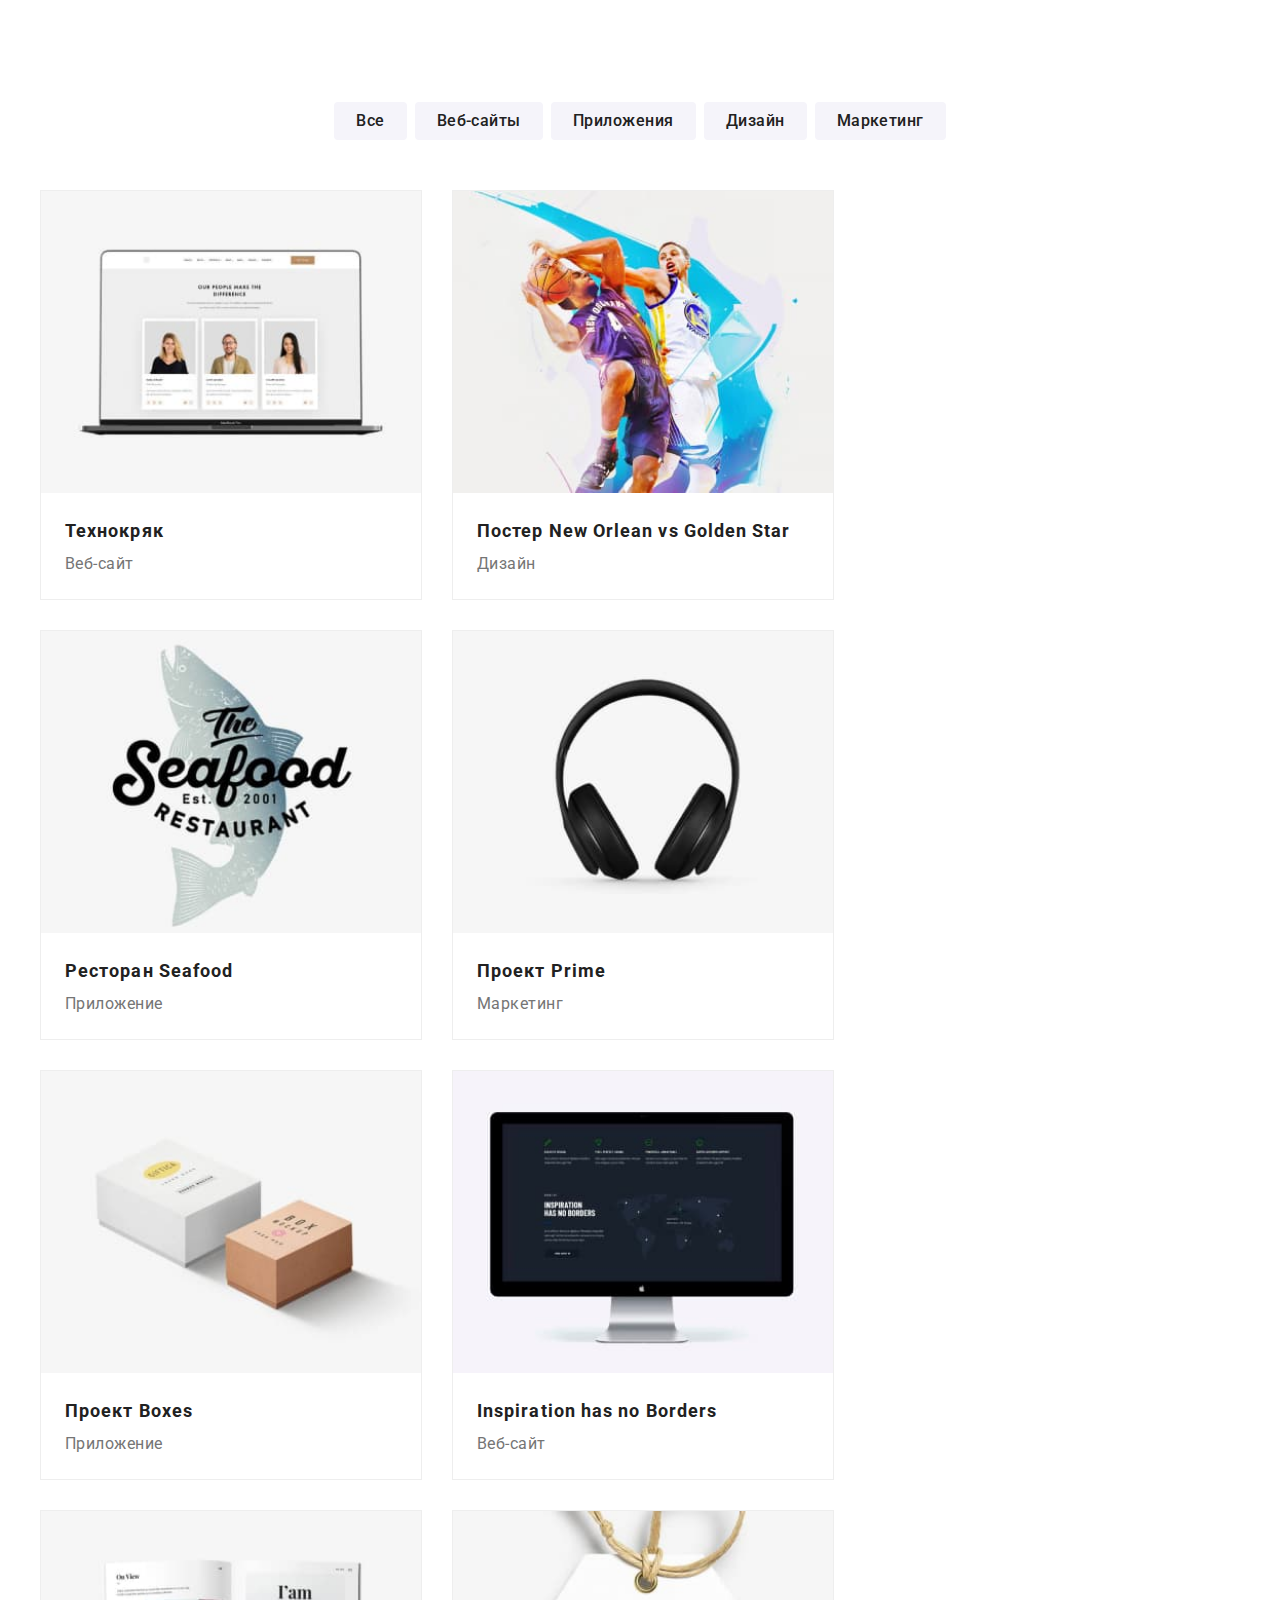
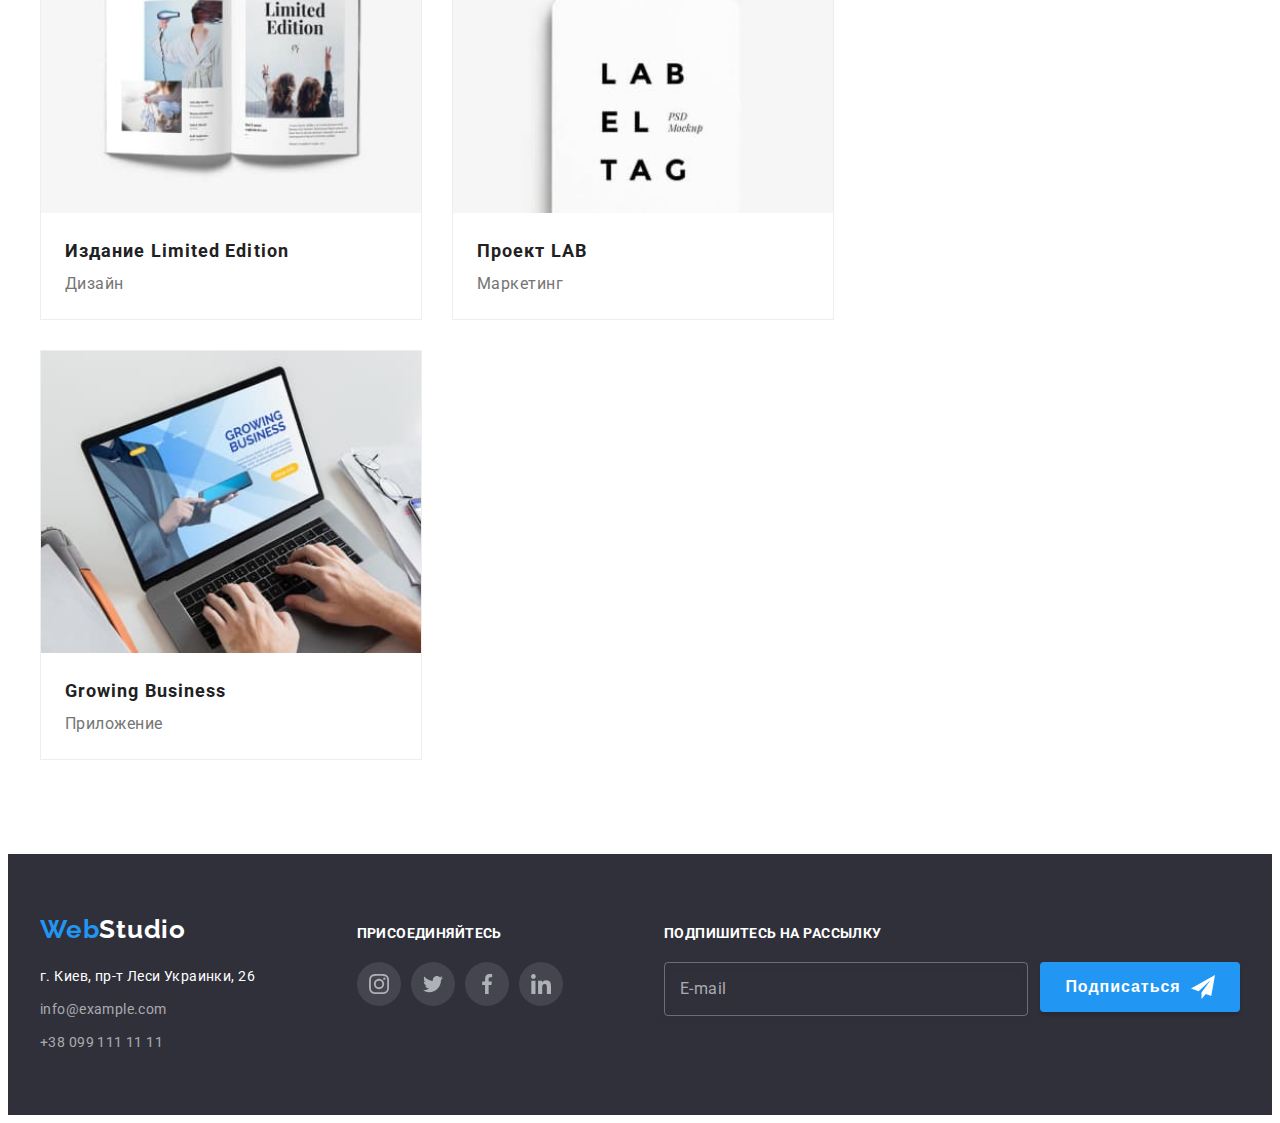
==== commit d5770b50: "добавляет картинки в hero" ====
--- a/portfolio.html
+++ b/portfolio.html
@@ -225,7 +225,7 @@
 
     </main>
 
-    <!-- <footer class="footer">
+     <footer class="footer">
       <div class="container footer__container">
         <div class="footer-contact">
           <a href="/" class="logo footer__logo"><span class="logo__span">Web</span>Studio</a>
@@ -314,6 +314,6 @@
           </div>
         </form>
       </div>
-    </footer> -->
+    </footer>
   </body>
 </html>
--- a/css/main.min.css
+++ b/css/main.min.css
@@ -1 +1 @@
-:root{--main-text-color: #757575;--title-text-color: #212121;--accent-color: #2196f3;--secondary-background-color: #2f303a;--primary-white-color: #ffffff;--general-background-color: #f5f4fa;--secondary-btn-color: #212121;--icon-color: #afb1b8;--timing-animation-function: cubic-bezier(0.4, 0, 0.2, 1)}p,h1,h2,h3,h4,h5,h6{margin:0}ul{margin:0;padding-left:0}img{display:block;max-width:100%;height:auto;width:100%}body{color:var(--main-text-color);font-family:"Roboto",sans-serif}.list{list-style:none;padding:0;margin:0}.link{text-decoration:none}.visually-hidden{position:absolute;white-space:nowrap;width:1px;height:1px;overflow:hidden;border:0;padding:0;clip:rect(0 0 0 0);clip-path:inset(50%);margin:-1px}.container{width:100%;padding-left:15px;padding-right:15px;margin:0 auto}@media screen and (min-width: 480px){.container{max-width:480px}}@media screen and (min-width: 768px){.container{max-width:768px}}@media screen and (min-width: 1200px){.container{max-width:1200px}}.section{background-color:var(--primary-white-color);padding-top:60px;padding-bottom:60px}@media screen and (min-width: 1200px){.section{padding-top:94px;padding-bottom:94px}}.header{background-color:var(--primary-white-color);border-bottom:1px solid #ececec}.header__container{display:flex;align-items:center}.nav{display:flex;align-items:center}.logo{color:var(--title-text-color);font-family:"Raleway",sans-serif;font-weight:700;font-size:26px;line-height:1.19;letter-spacing:.03em;text-decoration:none}.logo__span{color:var(--accent-color)}.site-nav{display:flex;margin-left:93px}.site-nav__item:not(:last-child){margin-right:50px}.site-nav__link{position:relative;display:block;padding-top:32px;padding-bottom:32px;color:var(--title-text-color);font-family:"Roboto",sans-serif;font-weight:500;font-size:14px;line-height:1.14;letter-spacing:.02em;transition:color 250ms var(--timing-animation-function)}.site-nav__link:hover,.site-nav__link:focus{color:var(--accent-color)}.site-nav__link--current{color:var(--accent-color)}.site-nav__link--current::after{content:"";position:absolute;left:0;bottom:-1px;display:block;width:100%;height:4px;border-radius:2px;background-color:var(--accent-color)}.site-contact{display:flex;margin-left:auto;align-items:center;justify-content:center}.site-contact__item+.site-contact__item{margin-left:50px}.site-contact__icon{margin-right:10px;fill:currentColor}.site-contact .link{display:flex;align-items:center;justify-content:center;font-family:"Roboto",sans-serif;font-style:normal;font-weight:500;font-size:14px;line-height:16px;letter-spacing:.02em;color:var(--main-text-color);transition:color 250ms var(--timing-animation-function)}.site-contact .link:hover,.site-contact .link:focus{color:var(--accent-color)}.hero{max-width:480px;height:400px;margin:0 auto;padding:118px 0;text-align:center;background-image:linear-gradient(rgba(47, 48, 58, 0.4), rgba(47, 48, 58, 0.4)),url(../images/hero-bg.jpg);background-repeat:no-repeat;background-position:center;background-size:cover}@media screen and (min-width: 768px){.hero{max-width:768px;height:400px}}@media screen and (min-width: 1200px){.hero{padding:200px 0;max-width:1600px;height:600px}}.hero__title{margin:0 auto 30px auto;max-width:360px;color:var(--primary-white-color);font-weight:900;font-size:26px;line-height:1.61;letter-spacing:.06em;text-transform:uppercase}@media screen and (min-width: 1200px){.hero__title{max-width:696px;font-size:44px;line-height:1.36}}.hero__btn{display:inline-block;border-radius:4px;padding:10px 32px;min-width:200px;color:var(--primary-white-color);background-color:var(--accent-color);cursor:pointer;font-family:inherit;font-weight:700;font-size:16px;line-height:1.88;letter-spacing:.06em;border:none;transition:background-color 250ms var(--timing-animation-function)}.hero__btn:hover,.hero__btn:focus{background-color:#188ce8}.feature-list{display:flex;flex-wrap:wrap;gap:30px}.feature-list__item{width:100%}@media screen and (min-width: 768px){.feature-list__item{width:calc((100% - 30px)/2)}}@media screen and (min-width: 1200px){.feature-list__item{width:calc((100% - 90px)/4)}}.feature-list__box{display:flex;align-items:center;justify-content:center;width:100%;height:120px;margin-bottom:30px;background-color:var(--general-background-color)}.feature-list__title{margin-bottom:10px;color:var(--title-text-color);font-size:14px;line-height:1.14;letter-spacing:.03em;text-transform:uppercase}.feature-list__text{color:var(--main-text-color);font-size:14px;line-height:1.71;letter-spacing:.03em}.no-padding{padding-top:0}.about{display:flex;margin-left:-30px;margin-top:-30px}.about__item{flex-basis:calc(33.3333333333% - 30px);margin-left:30px;margin-top:30px}.thumb{position:relative}.thumb__label{position:absolute;width:100%;bottom:0;padding:27px;font-weight:700;font-size:14px;line-height:1.14;text-align:center;letter-spacing:.03em;text-transform:uppercase;color:var(--primary-white-color);background-color:rgba(47,48,58,.8)}.section__title{margin-bottom:30px;color:var(--title-text-color);font-size:28px;line-height:1.18;text-align:center;letter-spacing:.03em}@media screen and (min-width: 1200px){.section__title{margin-bottom:50px;font-size:36px;line-height:1.16}}.team{background-color:var(--general-background-color)}.team-list__item{width:100%;background-color:var(--primary-white-color);box-shadow:0px 1px 3px rgba(0,0,0,.12),0px 1px 1px rgba(0,0,0,.14),0px 2px 1px rgba(0,0,0,.2);border-radius:0px 0px 4px 4px}@media screen and (min-width: 768px){.team-list__item{width:calc((100% - 30px)/2)}}@media screen and (min-width: 1200px){.team-list__item{width:calc((100% - 90px)/4)}}.team-card{text-align:center;padding:30px 0;width:100%}.team-list{display:flex;flex-wrap:wrap;gap:30px}.team-card__name{margin-bottom:10px;color:var(--title-text-color);font-weight:500;font-size:16px;line-height:1.18;letter-spacing:.03em}.team-card__pos{color:var(--main-text-color);font-size:16px;line-height:1.19;letter-spacing:.03em;margin-bottom:16px}.soc-list{display:flex;justify-content:center}.soc-list__item{width:44px;height:44px;margin-left:10px}.soc-list__item:first-child{margin-left:0}.soc-list__link{display:flex;align-items:center;justify-content:center;width:100%;height:100%;border-radius:50%;background-color:var(--primary-white-color);color:var(--icon-color);transition:background-color 250ms var(--timing-animation-function),color 250ms var(--timing-animation-function)}.soc-list__link:hover,.soc-list__link:focus{background-color:var(--accent-color);color:var(--primary-white-color)}.soc-list__icon{fill:currentColor}.clients-list{display:flex;flex-wrap:wrap;gap:30px}.clients-list__item{height:92px;width:calc((100% - 30px)/2)}@media screen and (min-width: 768px){.clients-list__item{width:calc((100% - 60px)/3)}}@media screen and (min-width: 1200px){.clients-list__item{width:170px;height:92px}}.clients-list__link{display:flex;align-items:center;justify-content:center;width:100%;height:100%;border:1px solid var(--icon-color);border-radius:4px;color:var(--icon-color);transition:color 250ms var(--timing-animation-function),border 250ms var(--timing-animation-function)}.clients-list__link:hover,.clients-list__link:focus{color:var(--accent-color);border:1px solid var(--accent-color)}.clients-list__icon{fill:currentColor}.footer{background-color:var(--secondary-background-color);padding-top:60px;padding-bottom:60px}.footer-contact{display:flex;flex-direction:column;align-items:center}.footer__container{display:flex;flex-direction:column;align-items:center;justify-content:space-between}.logo{display:inline-block;margin-bottom:20px;font-family:"Raleway",sans-serif;font-weight:700;font-size:26px;line-height:1.19;letter-spacing:.03em;text-decoration:none}.footer__logo{color:var(--primary-white-color)}.footer-list__link{display:block;margin-bottom:9px;text-align:center;color:rgba(255,255,255,.6);font-family:"Roboto";font-style:normal;font-weight:400;font-size:14px;line-height:1.71;letter-spacing:.03em;text-decoration:none;transition:color 250ms var(--timing-animation-function)}.footer-list__link:hover,.footer-list__link:focus{color:var(--accent-color)}.footer-list__link--white{color:var(--primary-white-color)}.no-margin{margin-bottom:0}.footer-soc-list{display:flex;justify-content:center}.footer-soc-list__item{width:44px;height:44px;margin-left:10px}.footer-soc-list__item:first-child{margin-left:0}.footer-soc-list__link{display:flex;align-items:center;justify-content:center;width:100%;height:100%;border-radius:50%;background:rgba(255,255,255,.1);color:var(--icon-color);transition:background-color 250ms var(--timing-animation-function),color 250ms var(--timing-animation-function)}.footer-soc-list__link:hover,.footer-soc-list__link:focus{background-color:var(--accent-color);color:var(--primary-white-color)}.footer-soc-list__icon{fill:currentColor}.footer-form__field{display:flex;flex-direction:column;align-items:center}.footer-title{margin-bottom:20px;font-family:"Roboto";font-style:normal;font-size:14px;line-height:1.14;letter-spacing:.03em;text-transform:uppercase;color:var(--primary-white-color);text-align:center}.footer-form__wrap{position:relative}.footer-form__lable{position:absolute;top:50%;left:0;transform:translateY(-50%);padding-left:16px;font-weight:400;font-size:16px;line-height:1.25;letter-spacing:.03em;color:rgba(255,255,255,.6)}.footer-form__input:focus+.footer-form__lable{color:var(--primary-white-color);transform:translateY(-120%)}.footer-form__input:not(:placeholder-shown)+.footer-form__lable{color:var(--primary-white-color);transform:translateY(-120%)}.footer-form__input{width:358px;height:50px;color:var(--main-text-color);font:inherit;border:1px solid rgba(255,255,255,.3);filter:drop-shadow(0px 4px 4px rgba(0, 0, 0, 0.15));border-radius:4px;background-color:rgba(0,0,0,0);transition:transform 250ms var(--timing-animation-function),color 250ms var(--timing-animation-function)}.form-btn{display:inline-flex;align-items:center;justify-content:center;border:none;background-color:var(--accent-color);box-shadow:0px 4px 4px rgba(0,0,0,.15);border-radius:4px;width:200px;height:50px;cursor:pointer;font-weight:700;font-size:16px;line-height:1.88;letter-spacing:.06em;color:var(--primary-white-color);transition:background-color 250ms var(--timing-animation-function)}.form-btn:hover,.form-btn:focus{background-color:#188ce8}.footer-form__icon{margin-left:10px}.backdrop{position:fixed;top:0;left:0;width:100%;height:100%;background-color:rgba(0,0,0,.2);transition:opacity 300ms var(--timing-animation-function),visibility 300ms var(--timing-animation-function)}.modal{position:absolute;width:528px;height:581px;padding:40px;top:50%;left:50%;transform:translate(-50%, -50%) scale(1) rotate(0);background-color:var(--primary-white-color);box-shadow:0px 1px 3px rgba(0,0,0,.12),0px 1px 1px rgba(0,0,0,.14),0px 2px 1px rgba(0,0,0,.2);border-radius:4px;transition:transform 300ms var(--timing-animation-function)}.backdrop.is-hidden .modal{transform:translate(-50%, -50%) scale(0) rotate(-90deg)}.modale-close-btn{position:absolute;top:8px;right:8px;width:30px;height:30px;border:1px solid rgba(0,0,0,.1);border-radius:50%;background-color:rgba(0,0,0,0);display:flex;align-items:center;justify-content:center;cursor:pointer;outline:rgba(0,0,0,0);transition:fill 250ms var(--timing-animation-function)}.modale-close-btn:hover,.modale-close-btn:focus{fill:var(--accent-color)}.is-hidden{opacity:0;visibility:hidden;pointer-events:none}.modal-title{font-weight:700;font-size:20px;line-height:1.15;text-align:center;letter-spacing:.03em;color:var(--title-text-color);margin-bottom:12px}.modal-field{margin-bottom:10px}.input-wrap{position:relative}.modal-input{width:100%;height:40px;padding-left:42px;border:1px solid rgba(33,33,33,.2);border-radius:4px;background-color:rgba(0,0,0,0);outline:rgba(0,0,0,0);cursor:pointer;transition:border-color 250ms var(--timing-animation-function),fill 250ms var(--timing-animation-function)}.modal-input:focus{border-color:var(--accent-color)}.input-icon{position:absolute;left:12px;top:50%;transform:translateY(-50%)}.modal-input:focus+.input-icon{fill:var(--accent-color);border-color:var(--accent-color)}.modale-btn{display:block;border-radius:4px;padding:10px 32px;min-width:200px;margin:30px auto 0 auto;color:var(--primary-white-color);background-color:var(--accent-color);cursor:pointer;font-family:inherit;font-weight:700;font-size:16px;line-height:1.88;letter-spacing:.06em;border:none;transition:background-color 250ms var(--timing-animation-function),box-shadow 250ms var(--timing-animation-function)}.modale-btn:hover,.modale-btn:focus{background-color:#188ce8;box-shadow:0px 4px 4px rgba(0,0,0,.15)}.modal-lable{display:block;margin-bottom:4px;font-size:12px;line-height:1.16;letter-spacing:.01em;color:var(--main-text-color)}.modal-textarea{width:100%;height:120px;padding:12px 16px;border:1px solid rgba(33,33,33,.2);border-radius:4px;outline:rgba(0,0,0,0);resize:none}.modal-textarea:focus{border-color:var(--accent-color)}.modal-textarea::placeholder{font-size:14;line-height:1.16;letter-spacing:.01em;color:rgba(117,117,117,.5)}.check-text{font-weight:400;font-size:14px;line-height:2;letter-spacing:.03em;color:var(--main-text-color);display:flex;align-items:center}.check-text a{color:var(--accent-color)}.check-text span{width:16px;height:15px;margin-right:8px;border:2px solid var(--secondary-btn-color);border-radius:4px;display:flex;align-items:center;justify-content:center}.check-input:checked+.check-text span{background-color:var(--accent-color);background-origin:border-box;border-color:var(--accent-color)}.check-input:focus+.check-text span{background-origin:border-box;border-color:var(--accent-color)}.check-icon{fill:rgba(0,0,0,0)}.check-input:checked+.check-text .check-icon{fill:var(--primary-white-color)}.filter{display:flex;justify-content:center;margin-bottom:50px}.filter__item:not(:last-child){margin-right:8px}.filter__btn{display:inline-block;border-radius:4px;padding:6px 22px;color:var(--secondary-btn-color);background-color:var(--general-background-color);cursor:pointer;font-family:inherit;font-style:normal;font-weight:500;font-size:16px;line-height:1.62;letter-spacing:.03em;border:none;transition:background-color 250ms var(--timing-animation-function),color 250ms var(--timing-animation-function),box-shadow 250ms var(--timing-animation-function)}.filter__btn:hover,.filter__btn:focus{color:var(--primary-white-color);background-color:var(--accent-color);box-shadow:0px 3px 1px rgba(0,0,0,.1),0px 1px 2px rgba(0,0,0,.08),0px 2px 2px rgba(0,0,0,.12)}.team{background-color:var(--general-background-color)}.team-list__item{width:100%;background-color:var(--primary-white-color);box-shadow:0px 1px 3px rgba(0,0,0,.12),0px 1px 1px rgba(0,0,0,.14),0px 2px 1px rgba(0,0,0,.2);border-radius:0px 0px 4px 4px}@media screen and (min-width: 768px){.team-list__item{width:calc((100% - 30px)/2)}}@media screen and (min-width: 1200px){.team-list__item{width:calc((100% - 90px)/4)}}.team-card{text-align:center;padding:30px 0;width:100%}.team-list{display:flex;flex-wrap:wrap;gap:30px}.team-card__name{margin-bottom:10px;color:var(--title-text-color);font-weight:500;font-size:16px;line-height:1.18;letter-spacing:.03em}.team-card__pos{color:var(--main-text-color);font-size:16px;line-height:1.19;letter-spacing:.03em;margin-bottom:16px}.soc-list{display:flex;justify-content:center}.soc-list__item{width:44px;height:44px;margin-left:10px}.soc-list__item:first-child{margin-left:0}.soc-list__link{display:flex;align-items:center;justify-content:center;width:100%;height:100%;border-radius:50%;background-color:var(--primary-white-color);color:var(--icon-color);transition:background-color 250ms var(--timing-animation-function),color 250ms var(--timing-animation-function)}.soc-list__link:hover,.soc-list__link:focus{background-color:var(--accent-color);color:var(--primary-white-color)}.soc-list__icon{fill:currentColor}.works-list{display:flex;flex-wrap:wrap;margin-left:-30px;margin-top:-30px}.works-list__item{flex-basis:calc(33.3333333333% - 30px);margin-left:30px;margin-top:30px;cursor:pointer;border:1px solid #eee;transition:box-shadow 250ms var(--timing-animation-function)}.works-list__item:hover{box-shadow:0px 1px 1px rgba(0,0,0,.12),0px 4px 4px rgba(0,0,0,.06),1px 4px 6px rgba(0,0,0,.16)}.works-item .title{margin-bottom:4px}.works-card{position:relative;overflow:hidden}.works-card__text{position:absolute;top:1px;height:100%;width:100%;background-color:rgba(33,150,243,.9);padding:63px 24px;font-size:18px;line-height:1.55;letter-spacing:.03em;color:var(--primary-white-color);transform:translateY(100%);transition:transform 250ms var(--timing-animation-function)}.works-list__link:hover .works-card__text,.works-list__link:focus .works-card__text{transform:translateY(0)}.works-card__meta{padding:20px 24px}.works-card__title{color:var(--title-text-color);font-size:18px;line-height:2;letter-spacing:.06em}.works-card__type{color:var(--main-text-color);font-size:16px;line-height:1.88;letter-spacing:.03em}/*# sourceMappingURL=main.min.css.map */+:root{--main-text-color: #757575;--title-text-color: #212121;--accent-color: #2196f3;--secondary-background-color: #2f303a;--primary-white-color: #ffffff;--general-background-color: #f5f4fa;--secondary-btn-color: #212121;--icon-color: #afb1b8;--timing-animation-function: cubic-bezier(0.4, 0, 0.2, 1)}p,h1,h2,h3,h4,h5,h6{margin:0}ul{margin:0;padding-left:0}img{display:block;max-width:100%;height:auto;width:100%}body{color:var(--main-text-color);font-family:"Roboto",sans-serif}.list{list-style:none;padding:0;margin:0}.link{text-decoration:none}.visually-hidden{position:absolute;white-space:nowrap;width:1px;height:1px;overflow:hidden;border:0;padding:0;clip:rect(0 0 0 0);clip-path:inset(50%);margin:-1px}.container{width:100%;padding-left:15px;padding-right:15px;margin:0 auto}@media screen and (min-width: 480px){.container{max-width:480px}}@media screen and (min-width: 768px){.container{max-width:768px}}@media screen and (min-width: 1200px){.container{max-width:1200px}}.section{background-color:var(--primary-white-color);padding-top:60px;padding-bottom:60px}@media screen and (min-width: 1200px){.section{padding-top:94px;padding-bottom:94px}}.header{background-color:var(--primary-white-color);border-bottom:1px solid #ececec}.header__container{display:flex;align-items:center}.nav{display:flex;align-items:center}.logo{color:var(--title-text-color);font-family:"Raleway",sans-serif;font-weight:700;font-size:26px;line-height:1.19;letter-spacing:.03em;text-decoration:none}.logo__span{color:var(--accent-color)}.site-nav{display:flex;margin-left:93px}.site-nav__item:not(:last-child){margin-right:50px}.site-nav__link{position:relative;display:block;padding-top:32px;padding-bottom:32px;color:var(--title-text-color);font-family:"Roboto",sans-serif;font-weight:500;font-size:14px;line-height:1.14;letter-spacing:.02em;transition:color 250ms var(--timing-animation-function)}.site-nav__link:hover,.site-nav__link:focus{color:var(--accent-color)}.site-nav__link--current{color:var(--accent-color)}.site-nav__link--current::after{content:"";position:absolute;left:0;bottom:-1px;display:block;width:100%;height:4px;border-radius:2px;background-color:var(--accent-color)}.site-contact{display:flex;margin-left:auto;align-items:center;justify-content:center}.site-contact__item+.site-contact__item{margin-left:50px}.site-contact__icon{margin-right:10px;fill:currentColor}.site-contact .link{display:flex;align-items:center;justify-content:center;font-family:"Roboto",sans-serif;font-style:normal;font-weight:500;font-size:14px;line-height:16px;letter-spacing:.02em;color:var(--main-text-color);transition:color 250ms var(--timing-animation-function)}.site-contact .link:hover,.site-contact .link:focus{color:var(--accent-color)}.hero{max-width:100%;height:400px;margin:0 auto;padding:118px 0;text-align:center;background-image:linear-gradient(rgba(47, 48, 58, 0.4), rgba(47, 48, 58, 0.4)),url(../images/hero-mob.jpg);background-repeat:no-repeat;background-position:center;background-size:cover}@media screen and (min-width: 768px){.hero{max-width:768px;height:400px;background-image:linear-gradient(rgba(47, 48, 58, 0.4), rgba(47, 48, 58, 0.4)),url(../images/hero-tab.jpg)}}@media screen and (min-width: 1200px){.hero{padding:200px 0;max-width:1600px;height:600px;background-image:linear-gradient(rgba(47, 48, 58, 0.4), rgba(47, 48, 58, 0.4)),url(../images/hero-bg.jpg)}}.hero__title{margin:0 auto 30px auto;max-width:360px;color:var(--primary-white-color);font-weight:900;font-size:26px;line-height:1.61;letter-spacing:.06em;text-transform:uppercase}@media screen and (min-width: 1200px){.hero__title{max-width:696px;font-size:44px;line-height:1.36}}.hero__btn{display:inline-block;border-radius:4px;padding:10px 32px;min-width:200px;color:var(--primary-white-color);background-color:var(--accent-color);cursor:pointer;font-family:inherit;font-weight:700;font-size:16px;line-height:1.88;letter-spacing:.06em;border:none;transition:background-color 250ms var(--timing-animation-function)}.hero__btn:hover,.hero__btn:focus{background-color:#188ce8}.feature-list{display:flex;flex-wrap:wrap;gap:30px}.feature-list__item{width:100%}@media screen and (min-width: 768px){.feature-list__item{width:calc((100% - 30px)/2)}}@media screen and (min-width: 1200px){.feature-list__item{width:calc((100% - 90px)/4)}}.feature-list__box{display:flex;align-items:center;justify-content:center;width:100%;height:120px;margin-bottom:30px;background-color:var(--general-background-color)}.feature-list__title{margin-bottom:10px;color:var(--title-text-color);font-size:14px;line-height:1.14;letter-spacing:.03em;text-transform:uppercase}.feature-list__text{color:var(--main-text-color);font-size:14px;line-height:1.71;letter-spacing:.03em}.no-padding{padding-top:0}.about{display:flex;margin-left:-30px;margin-top:-30px}.about__item{flex-basis:calc(33.3333333333% - 30px);margin-left:30px;margin-top:30px}.thumb{position:relative}.thumb__label{position:absolute;width:100%;bottom:0;padding:27px;font-weight:700;font-size:14px;line-height:1.14;text-align:center;letter-spacing:.03em;text-transform:uppercase;color:var(--primary-white-color);background-color:rgba(47,48,58,.8)}.section__title{margin-bottom:30px;color:var(--title-text-color);font-size:28px;line-height:1.18;text-align:center;letter-spacing:.03em}@media screen and (min-width: 1200px){.section__title{margin-bottom:50px;font-size:36px;line-height:1.16}}.team{background-color:var(--general-background-color)}.team-list__item{width:100%;background-color:var(--primary-white-color);box-shadow:0px 1px 3px rgba(0,0,0,.12),0px 1px 1px rgba(0,0,0,.14),0px 2px 1px rgba(0,0,0,.2);border-radius:0px 0px 4px 4px}@media screen and (min-width: 768px){.team-list__item{width:calc((100% - 30px)/2)}}@media screen and (min-width: 1200px){.team-list__item{width:calc((100% - 90px)/4)}}.team-card{text-align:center;padding:30px 0;width:100%}.team-list{display:flex;flex-wrap:wrap;gap:30px}.team-card__name{margin-bottom:10px;color:var(--title-text-color);font-weight:500;font-size:16px;line-height:1.18;letter-spacing:.03em}.team-card__pos{color:var(--main-text-color);font-size:16px;line-height:1.19;letter-spacing:.03em;margin-bottom:16px}.soc-list{display:flex;justify-content:center}.soc-list__item{width:44px;height:44px;margin-left:10px}.soc-list__item:first-child{margin-left:0}.soc-list__link{display:flex;align-items:center;justify-content:center;width:100%;height:100%;border-radius:50%;background-color:var(--primary-white-color);color:var(--icon-color);transition:background-color 250ms var(--timing-animation-function),color 250ms var(--timing-animation-function)}.soc-list__link:hover,.soc-list__link:focus{background-color:var(--accent-color);color:var(--primary-white-color)}.soc-list__icon{fill:currentColor}.clients-list{display:flex;flex-wrap:wrap;gap:30px}.clients-list__item{height:92px;width:calc((100% - 30px)/2)}@media screen and (min-width: 768px){.clients-list__item{width:calc((100% - 60px)/3)}}@media screen and (min-width: 1200px){.clients-list__item{width:170px;height:92px}}.clients-list__link{display:flex;align-items:center;justify-content:center;width:100%;height:100%;border:1px solid var(--icon-color);border-radius:4px;color:var(--icon-color);transition:color 250ms var(--timing-animation-function),border 250ms var(--timing-animation-function)}.clients-list__link:hover,.clients-list__link:focus{color:var(--accent-color);border:1px solid var(--accent-color)}.clients-list__icon{fill:currentColor}.footer{background-color:var(--secondary-background-color);padding-top:60px;padding-bottom:60px}.footer__container{text-align:center}@media screen and (min-width: 768px){.footer__container{display:flex;flex-wrap:wrap;justify-content:space-around}}@media screen and (min-width: 1200px){.footer__container{display:flex;align-items:baseline;justify-content:space-between;text-align:inherit}}.footer-contact{margin-bottom:60px}@media screen and (min-width: 1200px){.footer-contact{margin-bottom:0}}.logo{display:inline-block;margin-bottom:20px;font-family:"Raleway",sans-serif;font-weight:700;font-size:24px;line-height:1.19;letter-spacing:.03em;text-decoration:none}@media screen and (min-width: 1200px){.logo{font-size:26px;line-height:1.19}}.footer__logo{color:var(--primary-white-color)}.footer-list__link{display:inline-block;margin-bottom:8px;color:rgba(255,255,255,.6);font-family:"Roboto";font-style:normal;font-weight:400;font-size:14px;line-height:1.71;letter-spacing:.03em;text-decoration:none;transition:color 250ms var(--timing-animation-function)}@media screen and (min-width: 1200px){.footer-list__link{margin-bottom:9px}}.footer-list__link:hover,.footer-list__link:focus{color:var(--accent-color)}.footer-list__link--white{color:var(--primary-white-color)}.no-margin{margin-bottom:0}.footer-box-soc{margin-bottom:60px}@media screen and (min-width: 1200px){.footer-box-soc{margin-bottom:0}}.footer-soc-list{display:flex;justify-content:center}.footer-soc-list__item{width:44px;height:44px;margin-left:10px}.footer-soc-list__item:first-child{margin-left:0}.footer-soc-list__link{display:flex;align-items:center;justify-content:center;width:100%;height:100%;border-radius:50%;background:rgba(255,255,255,.1);color:var(--icon-color);transition:background-color 250ms var(--timing-animation-function),color 250ms var(--timing-animation-function)}.footer-soc-list__link:hover,.footer-soc-list__link:focus{background-color:var(--accent-color);color:var(--primary-white-color)}.footer-soc-list__icon{fill:currentColor}.footer-form{width:100%}@media screen and (min-width: 1200px){.footer-form{width:auto}}@media screen and (min-width: 1200px){.footer-form__field{display:flex}}.footer-title{margin-bottom:20px;font-family:"Roboto";font-style:normal;font-size:14px;line-height:1.14;letter-spacing:.03em;text-transform:uppercase;color:var(--primary-white-color)}.footer-form__wrap{position:relative;margin-bottom:20px}@media screen and (min-width: 1200px){.footer-form__wrap{margin-bottom:0}}.footer-form__lable{position:absolute;top:50%;left:0;transform:translateY(-50%);padding-left:16px;font-weight:400;font-size:16px;line-height:1.25;letter-spacing:.03em;color:rgba(255,255,255,.6)}@media screen and (min-width: 768px){.footer-form__lable{position:absolute;top:50%;left:20%}}@media screen and (min-width: 1200px){.footer-form__lable{position:absolute;top:50%;left:0}}.footer-form__input:focus+.footer-form__lable{color:var(--primary-white-color);transform:translateY(-120%)}.footer-form__input:not(:placeholder-shown)+.footer-form__lable{color:var(--primary-white-color);transform:translateY(-120%)}.footer-form__input{width:100%;max-width:450px;height:50px;color:var(--main-text-color);font:inherit;border:1px solid rgba(255,255,255,.3);filter:drop-shadow(0px 4px 4px rgba(0, 0, 0, 0.15));border-radius:4px;background-color:rgba(0,0,0,0);transition:transform 250ms var(--timing-animation-function),color 250ms var(--timing-animation-function)}@media screen and (min-width: 1200px){.footer-form__input{width:358px;height:50px}}.form-btn{display:inline-flex;align-items:center;justify-content:center;margin-left:12px;border:none;background-color:var(--accent-color);box-shadow:0px 4px 4px rgba(0,0,0,.15);border-radius:4px;min-width:200px;height:50px;cursor:pointer;font-weight:700;font-size:16px;line-height:1.88;letter-spacing:.06em;color:var(--primary-white-color);transition:background-color 250ms var(--timing-animation-function)}.form-btn:hover,.form-btn:focus{background-color:#188ce8}.footer-form__icon{margin-left:10px}.backdrop{position:fixed;top:0;left:0;width:100%;height:100%;background-color:rgba(0,0,0,.2);transition:opacity 300ms var(--timing-animation-function),visibility 300ms var(--timing-animation-function)}.modal{position:absolute;width:528px;height:581px;padding:40px;top:50%;left:50%;transform:translate(-50%, -50%) scale(1) rotate(0);background-color:var(--primary-white-color);box-shadow:0px 1px 3px rgba(0,0,0,.12),0px 1px 1px rgba(0,0,0,.14),0px 2px 1px rgba(0,0,0,.2);border-radius:4px;transition:transform 300ms var(--timing-animation-function)}.backdrop.is-hidden .modal{transform:translate(-50%, -50%) scale(0) rotate(-90deg)}.modale-close-btn{position:absolute;top:8px;right:8px;width:30px;height:30px;border:1px solid rgba(0,0,0,.1);border-radius:50%;background-color:rgba(0,0,0,0);display:flex;align-items:center;justify-content:center;cursor:pointer;outline:rgba(0,0,0,0);transition:fill 250ms var(--timing-animation-function)}.modale-close-btn:hover,.modale-close-btn:focus{fill:var(--accent-color)}.is-hidden{opacity:0;visibility:hidden;pointer-events:none}.modal-title{font-weight:700;font-size:20px;line-height:1.15;text-align:center;letter-spacing:.03em;color:var(--title-text-color);margin-bottom:12px}.modal-field{margin-bottom:10px}.input-wrap{position:relative}.modal-input{width:100%;height:40px;padding-left:42px;border:1px solid rgba(33,33,33,.2);border-radius:4px;background-color:rgba(0,0,0,0);outline:rgba(0,0,0,0);cursor:pointer;transition:border-color 250ms var(--timing-animation-function),fill 250ms var(--timing-animation-function)}.modal-input:focus{border-color:var(--accent-color)}.input-icon{position:absolute;left:12px;top:50%;transform:translateY(-50%)}.modal-input:focus+.input-icon{fill:var(--accent-color);border-color:var(--accent-color)}.modale-btn{display:block;border-radius:4px;padding:10px 32px;min-width:200px;margin:30px auto 0 auto;color:var(--primary-white-color);background-color:var(--accent-color);cursor:pointer;font-family:inherit;font-weight:700;font-size:16px;line-height:1.88;letter-spacing:.06em;border:none;transition:background-color 250ms var(--timing-animation-function),box-shadow 250ms var(--timing-animation-function)}.modale-btn:hover,.modale-btn:focus{background-color:#188ce8;box-shadow:0px 4px 4px rgba(0,0,0,.15)}.modal-lable{display:block;margin-bottom:4px;font-size:12px;line-height:1.16;letter-spacing:.01em;color:var(--main-text-color)}.modal-textarea{width:100%;height:120px;padding:12px 16px;border:1px solid rgba(33,33,33,.2);border-radius:4px;outline:rgba(0,0,0,0);resize:none}.modal-textarea:focus{border-color:var(--accent-color)}.modal-textarea::placeholder{font-size:14;line-height:1.16;letter-spacing:.01em;color:rgba(117,117,117,.5)}.check-text{font-weight:400;font-size:14px;line-height:2;letter-spacing:.03em;color:var(--main-text-color);display:flex;align-items:center}.check-text a{color:var(--accent-color)}.check-text span{width:16px;height:15px;margin-right:8px;border:2px solid var(--secondary-btn-color);border-radius:4px;display:flex;align-items:center;justify-content:center}.check-input:checked+.check-text span{background-color:var(--accent-color);background-origin:border-box;border-color:var(--accent-color)}.check-input:focus+.check-text span{background-origin:border-box;border-color:var(--accent-color)}.check-icon{fill:rgba(0,0,0,0)}.check-input:checked+.check-text .check-icon{fill:var(--primary-white-color)}.filter{display:flex;flex-wrap:wrap;margin-bottom:40px}@media screen and (min-width: 768px){.filter{margin-bottom:30px;justify-content:center}}@media screen and (min-width: 1200px){.filter{margin-bottom:50px;justify-content:center}}.filter__item:not(:last-child){margin-right:8px}.filter__item:nth-child(-n+3){margin-bottom:15px}@media screen and (min-width: 768px){.filter__item:nth-child(-n+3){margin-bottom:0}}.filter__btn{display:inline-block;border-radius:4px;padding:6px 22px;color:var(--secondary-btn-color);background-color:var(--general-background-color);cursor:pointer;font-family:inherit;font-style:normal;font-weight:500;font-size:16px;line-height:1.62;letter-spacing:.03em;border:none;transition:background-color 250ms var(--timing-animation-function),color 250ms var(--timing-animation-function),box-shadow 250ms var(--timing-animation-function)}.filter__btn:hover,.filter__btn:focus{color:var(--primary-white-color);background-color:var(--accent-color);box-shadow:0px 3px 1px rgba(0,0,0,.1),0px 1px 2px rgba(0,0,0,.08),0px 2px 2px rgba(0,0,0,.12)}.team{background-color:var(--general-background-color)}.team-list__item{width:100%;background-color:var(--primary-white-color);box-shadow:0px 1px 3px rgba(0,0,0,.12),0px 1px 1px rgba(0,0,0,.14),0px 2px 1px rgba(0,0,0,.2);border-radius:0px 0px 4px 4px}@media screen and (min-width: 768px){.team-list__item{width:calc((100% - 30px)/2)}}@media screen and (min-width: 1200px){.team-list__item{width:calc((100% - 90px)/4)}}.team-card{text-align:center;padding:30px 0;width:100%}.team-list{display:flex;flex-wrap:wrap;gap:30px}.team-card__name{margin-bottom:10px;color:var(--title-text-color);font-weight:500;font-size:16px;line-height:1.18;letter-spacing:.03em}.team-card__pos{color:var(--main-text-color);font-size:16px;line-height:1.19;letter-spacing:.03em;margin-bottom:16px}.soc-list{display:flex;justify-content:center}.soc-list__item{width:44px;height:44px;margin-left:10px}.soc-list__item:first-child{margin-left:0}.soc-list__link{display:flex;align-items:center;justify-content:center;width:100%;height:100%;border-radius:50%;background-color:var(--primary-white-color);color:var(--icon-color);transition:background-color 250ms var(--timing-animation-function),color 250ms var(--timing-animation-function)}.soc-list__link:hover,.soc-list__link:focus{background-color:var(--accent-color);color:var(--primary-white-color)}.soc-list__icon{fill:currentColor}.works-list{display:flex;flex-wrap:wrap;gap:30px}.works-list__item{width:100%;cursor:pointer;border:1px solid #eee;transition:box-shadow 250ms var(--timing-animation-function)}@media screen and (min-width: 768px){.works-list__item{width:calc((100% - 30px)/2)}}@media screen and (min-width: 1200px){.works-list__item{width:calc((100% - 60px)/3)}}.works-list__item:hover{box-shadow:0px 1px 1px rgba(0,0,0,.12),0px 4px 4px rgba(0,0,0,.06),1px 4px 6px rgba(0,0,0,.16)}.works-item .title{margin-bottom:4px}.works-card{position:relative;overflow:hidden}.works-card__text{position:absolute;top:1px;height:100%;width:100%;background-color:rgba(33,150,243,.9);padding:63px 24px;font-size:18px;line-height:1.55;letter-spacing:.03em;color:var(--primary-white-color);transform:translateY(100%);transition:transform 250ms var(--timing-animation-function)}.works-list__link:hover .works-card__text,.works-list__link:focus .works-card__text{transform:translateY(0)}.works-card__meta{padding:20px 24px}.works-card__title{color:var(--title-text-color);font-size:18px;line-height:2;letter-spacing:.06em}.works-card__type{color:var(--main-text-color);font-size:16px;line-height:1.88;letter-spacing:.03em}/*# sourceMappingURL=main.min.css.map */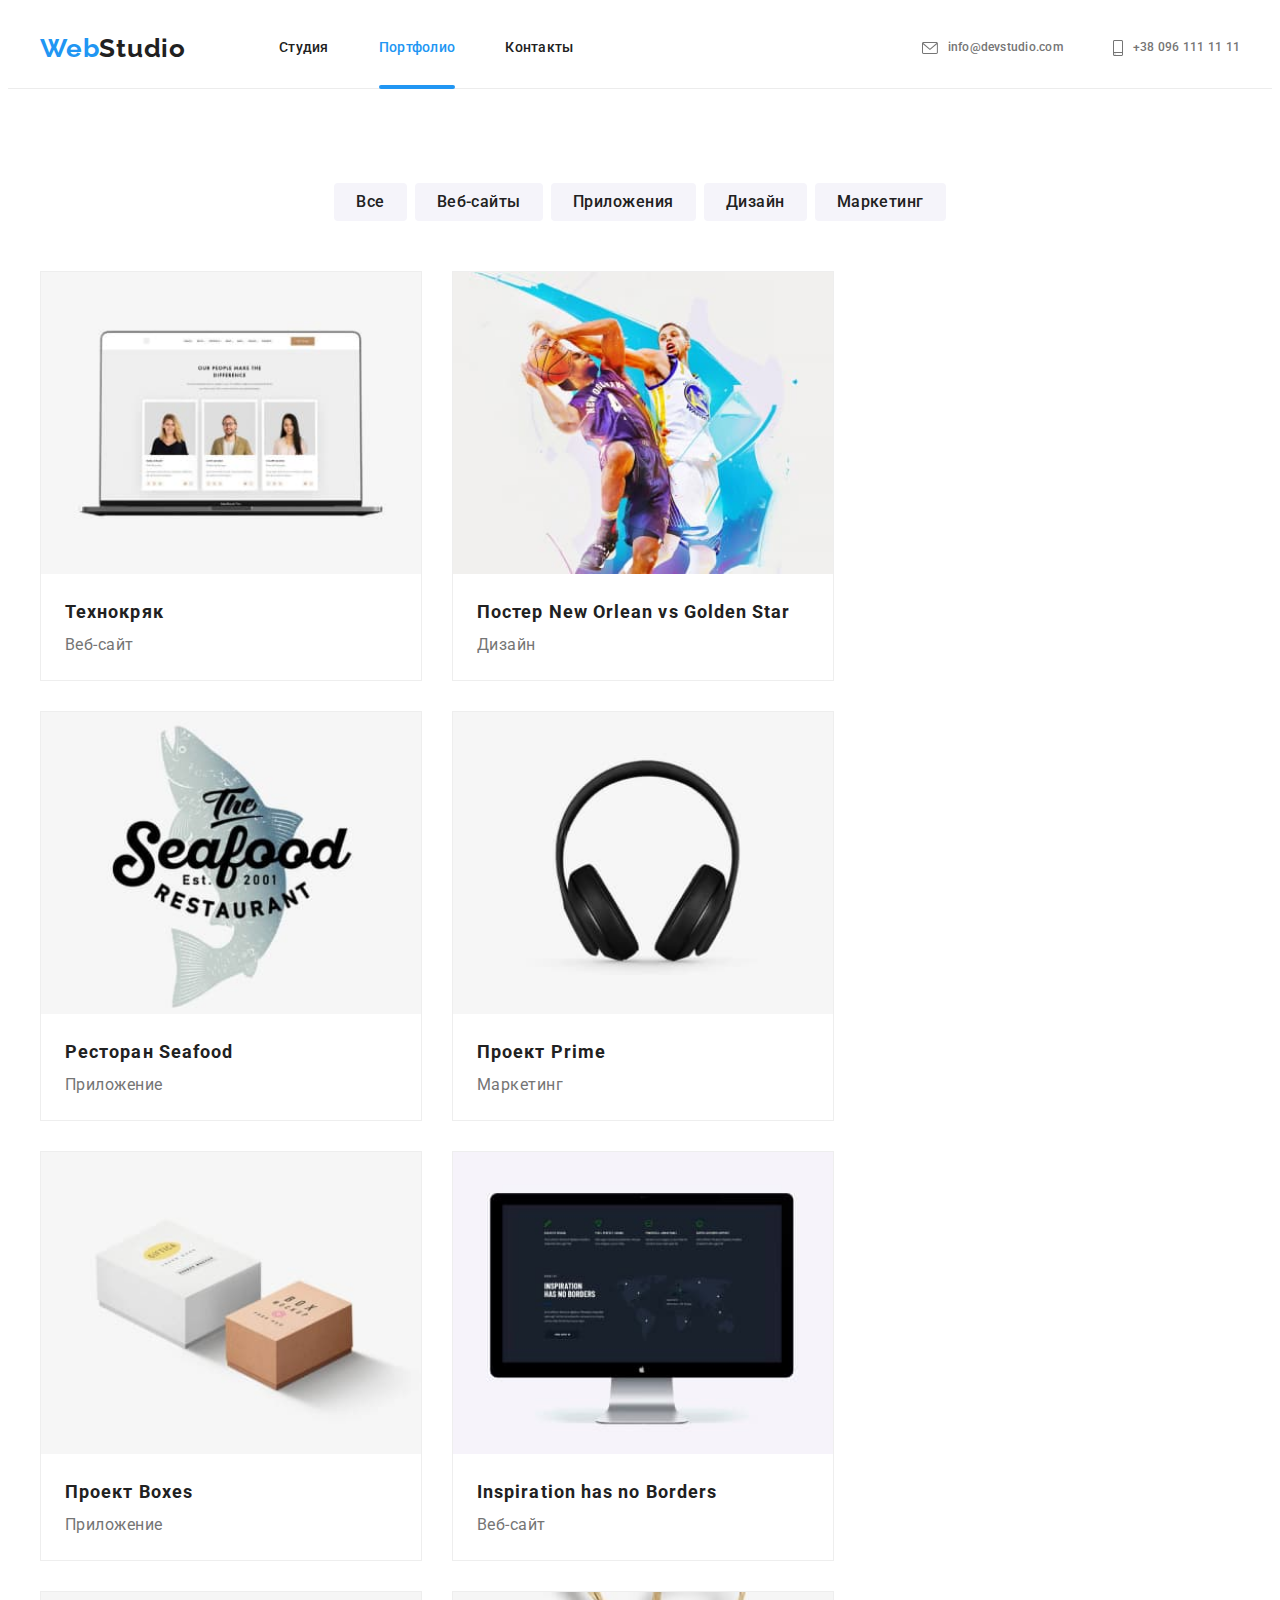
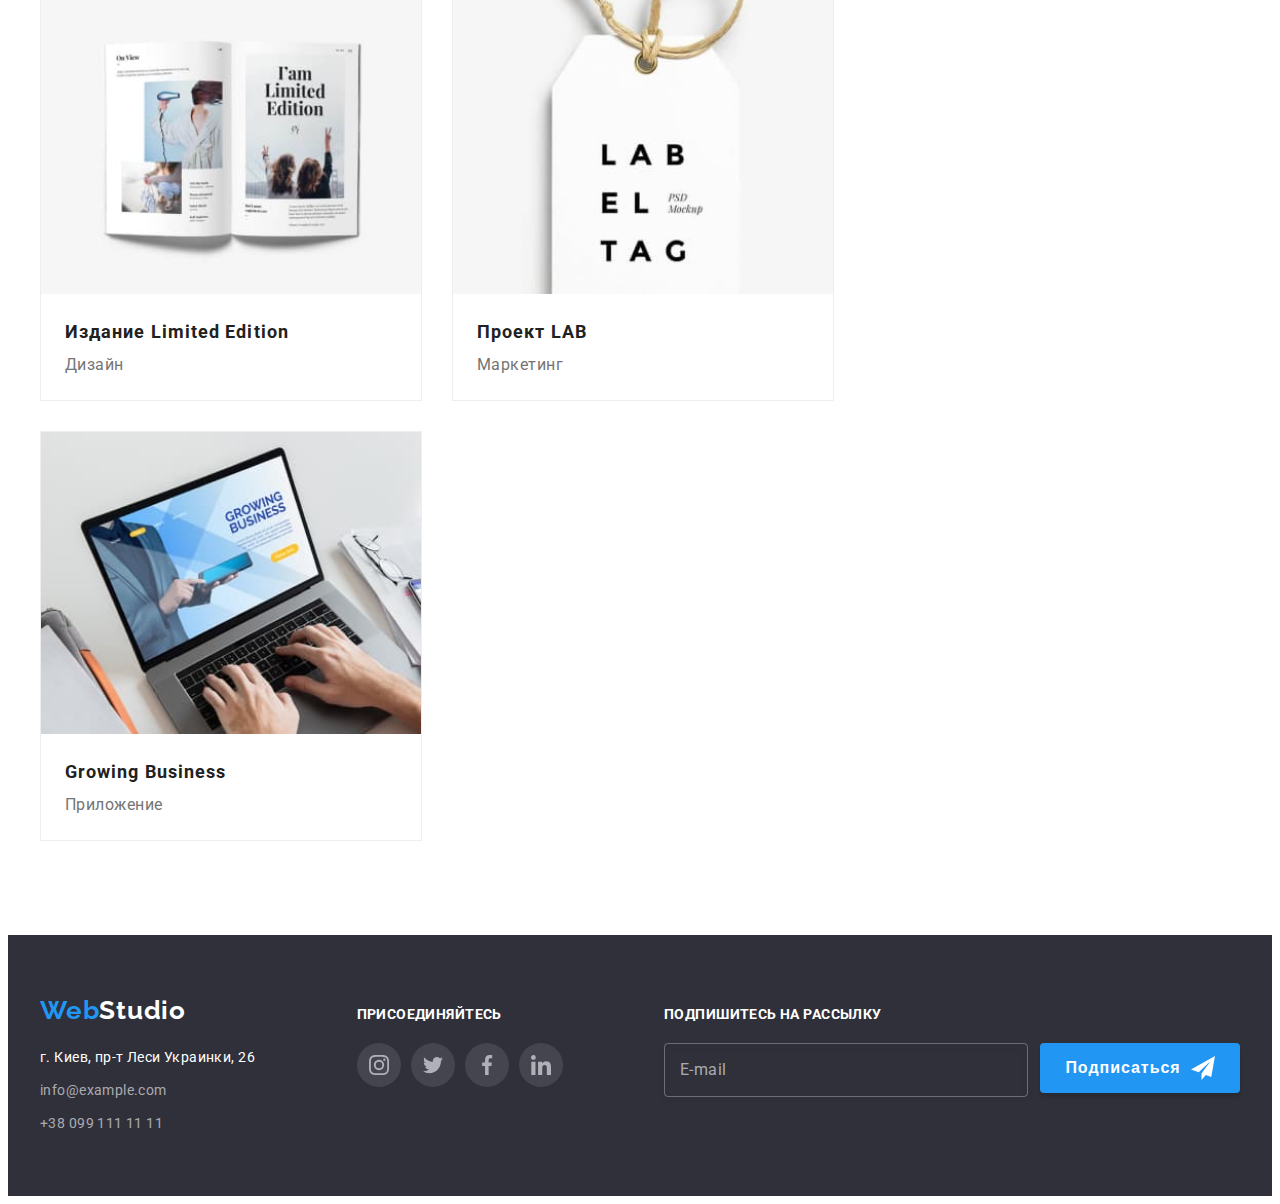
==== commit e75d7903: "добавляет адаптив" ====
--- a/portfolio.html
+++ b/portfolio.html
@@ -22,7 +22,7 @@
     <link rel="stylesheet" href="./css/main.min.css" />
   </head>
   <body>
-    <!-- <header class="header">
+    <header class="header">
       <div class="container header__container">
         <nav class="nav">
           <a href="/" class="logo"><span class="logo__span">Web</span>Studio</a>
@@ -57,8 +57,80 @@
             >
           </li>
         </ul>
+
+        <!---------- mobile menu ------->
+
+         <button type="button" class="mob-menu__btn-open">
+            <svg width="40" height="40">
+              <use class="" href="./images/icon.svg#icon-menu_40px-1"></use>
+            </svg>
+         </button>
       </div>
-    </header> -->
+
+      <div class="mob-menu is-hidden">
+        <div class="container mob-menu__container">
+
+          <div class="mob-menu--top">
+                <button type="button" class="mob-menu__btn-close">
+                  <svg width="40" height="40">
+                      <use class="" href="./images/icon.svg#icon-close_40px-1"></use>
+                  </svg>
+                </button>
+           
+          <ul class="mob-menu__list list">
+            <li class="mob-menu__item">
+              <a href="./index.html" class="mob-menu__link mob-menu__link--current link">Студия</a>
+            </li>
+            <li class="mob-menu__item">
+              <a href="./portfolio.html" class="mob-menu__link link">Портфолио</a>
+            </li>
+            <li class="mob-menu__item"><a href="" class="mob-menu__link link">Контакты</a></li>
+          </ul>
+
+          </div>
+
+
+        <div class="mob-menu--bottom">
+            <ul class="mob-menu-contact__list list">
+          <li class="mob-menu-contact__item">
+            <a href="tel:+380961111111" class="mob-menu-contact__link link">
+              +38 096 111 11 11</a
+            >
+          </li>
+
+          <li class="mob-menu-contact__item">
+            <a href="mailto:info@devstudio.com" class="mob-menu-contact__link mob-menu-contact__link--grey link">
+              info@devstudio.com</a
+            >
+          </li>
+        </ul>
+       
+          <ul class="mob-menu-soc__list  list">
+            <li class="mob-menu-soc__item">
+              <a href="/" class="mob-menu-soc__link link">Instagram</a>
+            </li>
+            <li class="mob-menu-soc__item">
+              <a href="/" class="mob-menu-soc__link link">Twitter</a>
+            </li>
+            <li class="mob-menu-soc__item">
+              <a href="/" class="mob-menu-soc__link link">Facebook</a>
+            </li>
+            <li class="mob-menu-soc__item">
+              <a href="/" class="mob-menu-soc__link link">LinkedIn</a>
+            </li>
+
+          </ul>
+        </div>
+          
+      
+        </div>
+    
+      </div>
+
+      
+
+      
+    </header>
 
         <section class="section works">
             <div class="container">
@@ -315,5 +387,7 @@
         </form>
       </div>
     </footer>
+
+    <script src="./js/mobile.js"></script>
   </body>
 </html>
--- a/css/main.min.css
+++ b/css/main.min.css
@@ -1 +1 @@
-:root{--main-text-color: #757575;--title-text-color: #212121;--accent-color: #2196f3;--secondary-background-color: #2f303a;--primary-white-color: #ffffff;--general-background-color: #f5f4fa;--secondary-btn-color: #212121;--icon-color: #afb1b8;--timing-animation-function: cubic-bezier(0.4, 0, 0.2, 1)}p,h1,h2,h3,h4,h5,h6{margin:0}ul{margin:0;padding-left:0}img{display:block;max-width:100%;height:auto;width:100%}body{color:var(--main-text-color);font-family:"Roboto",sans-serif}.list{list-style:none;padding:0;margin:0}.link{text-decoration:none}.visually-hidden{position:absolute;white-space:nowrap;width:1px;height:1px;overflow:hidden;border:0;padding:0;clip:rect(0 0 0 0);clip-path:inset(50%);margin:-1px}.container{width:100%;padding-left:15px;padding-right:15px;margin:0 auto}@media screen and (min-width: 480px){.container{max-width:480px}}@media screen and (min-width: 768px){.container{max-width:768px}}@media screen and (min-width: 1200px){.container{max-width:1200px}}.section{background-color:var(--primary-white-color);padding-top:60px;padding-bottom:60px}@media screen and (min-width: 1200px){.section{padding-top:94px;padding-bottom:94px}}.header{background-color:var(--primary-white-color);border-bottom:1px solid #ececec}.header__container{display:flex;align-items:center}.nav{display:flex;align-items:center}.logo{color:var(--title-text-color);font-family:"Raleway",sans-serif;font-weight:700;font-size:26px;line-height:1.19;letter-spacing:.03em;text-decoration:none}.logo__span{color:var(--accent-color)}.site-nav{display:flex;margin-left:93px}.site-nav__item:not(:last-child){margin-right:50px}.site-nav__link{position:relative;display:block;padding-top:32px;padding-bottom:32px;color:var(--title-text-color);font-family:"Roboto",sans-serif;font-weight:500;font-size:14px;line-height:1.14;letter-spacing:.02em;transition:color 250ms var(--timing-animation-function)}.site-nav__link:hover,.site-nav__link:focus{color:var(--accent-color)}.site-nav__link--current{color:var(--accent-color)}.site-nav__link--current::after{content:"";position:absolute;left:0;bottom:-1px;display:block;width:100%;height:4px;border-radius:2px;background-color:var(--accent-color)}.site-contact{display:flex;margin-left:auto;align-items:center;justify-content:center}.site-contact__item+.site-contact__item{margin-left:50px}.site-contact__icon{margin-right:10px;fill:currentColor}.site-contact .link{display:flex;align-items:center;justify-content:center;font-family:"Roboto",sans-serif;font-style:normal;font-weight:500;font-size:14px;line-height:16px;letter-spacing:.02em;color:var(--main-text-color);transition:color 250ms var(--timing-animation-function)}.site-contact .link:hover,.site-contact .link:focus{color:var(--accent-color)}.hero{max-width:100%;height:400px;margin:0 auto;padding:118px 0;text-align:center;background-image:linear-gradient(rgba(47, 48, 58, 0.4), rgba(47, 48, 58, 0.4)),url(../images/hero-mob.jpg);background-repeat:no-repeat;background-position:center;background-size:cover}@media screen and (min-width: 768px){.hero{max-width:768px;height:400px;background-image:linear-gradient(rgba(47, 48, 58, 0.4), rgba(47, 48, 58, 0.4)),url(../images/hero-tab.jpg)}}@media screen and (min-width: 1200px){.hero{padding:200px 0;max-width:1600px;height:600px;background-image:linear-gradient(rgba(47, 48, 58, 0.4), rgba(47, 48, 58, 0.4)),url(../images/hero-bg.jpg)}}.hero__title{margin:0 auto 30px auto;max-width:360px;color:var(--primary-white-color);font-weight:900;font-size:26px;line-height:1.61;letter-spacing:.06em;text-transform:uppercase}@media screen and (min-width: 1200px){.hero__title{max-width:696px;font-size:44px;line-height:1.36}}.hero__btn{display:inline-block;border-radius:4px;padding:10px 32px;min-width:200px;color:var(--primary-white-color);background-color:var(--accent-color);cursor:pointer;font-family:inherit;font-weight:700;font-size:16px;line-height:1.88;letter-spacing:.06em;border:none;transition:background-color 250ms var(--timing-animation-function)}.hero__btn:hover,.hero__btn:focus{background-color:#188ce8}.feature-list{display:flex;flex-wrap:wrap;gap:30px}.feature-list__item{width:100%}@media screen and (min-width: 768px){.feature-list__item{width:calc((100% - 30px)/2)}}@media screen and (min-width: 1200px){.feature-list__item{width:calc((100% - 90px)/4)}}.feature-list__box{display:flex;align-items:center;justify-content:center;width:100%;height:120px;margin-bottom:30px;background-color:var(--general-background-color)}.feature-list__title{margin-bottom:10px;color:var(--title-text-color);font-size:14px;line-height:1.14;letter-spacing:.03em;text-transform:uppercase}.feature-list__text{color:var(--main-text-color);font-size:14px;line-height:1.71;letter-spacing:.03em}.no-padding{padding-top:0}.about{display:flex;margin-left:-30px;margin-top:-30px}.about__item{flex-basis:calc(33.3333333333% - 30px);margin-left:30px;margin-top:30px}.thumb{position:relative}.thumb__label{position:absolute;width:100%;bottom:0;padding:27px;font-weight:700;font-size:14px;line-height:1.14;text-align:center;letter-spacing:.03em;text-transform:uppercase;color:var(--primary-white-color);background-color:rgba(47,48,58,.8)}.section__title{margin-bottom:30px;color:var(--title-text-color);font-size:28px;line-height:1.18;text-align:center;letter-spacing:.03em}@media screen and (min-width: 1200px){.section__title{margin-bottom:50px;font-size:36px;line-height:1.16}}.team{background-color:var(--general-background-color)}.team-list__item{width:100%;background-color:var(--primary-white-color);box-shadow:0px 1px 3px rgba(0,0,0,.12),0px 1px 1px rgba(0,0,0,.14),0px 2px 1px rgba(0,0,0,.2);border-radius:0px 0px 4px 4px}@media screen and (min-width: 768px){.team-list__item{width:calc((100% - 30px)/2)}}@media screen and (min-width: 1200px){.team-list__item{width:calc((100% - 90px)/4)}}.team-card{text-align:center;padding:30px 0;width:100%}.team-list{display:flex;flex-wrap:wrap;gap:30px}.team-card__name{margin-bottom:10px;color:var(--title-text-color);font-weight:500;font-size:16px;line-height:1.18;letter-spacing:.03em}.team-card__pos{color:var(--main-text-color);font-size:16px;line-height:1.19;letter-spacing:.03em;margin-bottom:16px}.soc-list{display:flex;justify-content:center}.soc-list__item{width:44px;height:44px;margin-left:10px}.soc-list__item:first-child{margin-left:0}.soc-list__link{display:flex;align-items:center;justify-content:center;width:100%;height:100%;border-radius:50%;background-color:var(--primary-white-color);color:var(--icon-color);transition:background-color 250ms var(--timing-animation-function),color 250ms var(--timing-animation-function)}.soc-list__link:hover,.soc-list__link:focus{background-color:var(--accent-color);color:var(--primary-white-color)}.soc-list__icon{fill:currentColor}.clients-list{display:flex;flex-wrap:wrap;gap:30px}.clients-list__item{height:92px;width:calc((100% - 30px)/2)}@media screen and (min-width: 768px){.clients-list__item{width:calc((100% - 60px)/3)}}@media screen and (min-width: 1200px){.clients-list__item{width:170px;height:92px}}.clients-list__link{display:flex;align-items:center;justify-content:center;width:100%;height:100%;border:1px solid var(--icon-color);border-radius:4px;color:var(--icon-color);transition:color 250ms var(--timing-animation-function),border 250ms var(--timing-animation-function)}.clients-list__link:hover,.clients-list__link:focus{color:var(--accent-color);border:1px solid var(--accent-color)}.clients-list__icon{fill:currentColor}.footer{background-color:var(--secondary-background-color);padding-top:60px;padding-bottom:60px}.footer__container{text-align:center}@media screen and (min-width: 768px){.footer__container{display:flex;flex-wrap:wrap;justify-content:space-around}}@media screen and (min-width: 1200px){.footer__container{display:flex;align-items:baseline;justify-content:space-between;text-align:inherit}}.footer-contact{margin-bottom:60px}@media screen and (min-width: 1200px){.footer-contact{margin-bottom:0}}.logo{display:inline-block;margin-bottom:20px;font-family:"Raleway",sans-serif;font-weight:700;font-size:24px;line-height:1.19;letter-spacing:.03em;text-decoration:none}@media screen and (min-width: 1200px){.logo{font-size:26px;line-height:1.19}}.footer__logo{color:var(--primary-white-color)}.footer-list__link{display:inline-block;margin-bottom:8px;color:rgba(255,255,255,.6);font-family:"Roboto";font-style:normal;font-weight:400;font-size:14px;line-height:1.71;letter-spacing:.03em;text-decoration:none;transition:color 250ms var(--timing-animation-function)}@media screen and (min-width: 1200px){.footer-list__link{margin-bottom:9px}}.footer-list__link:hover,.footer-list__link:focus{color:var(--accent-color)}.footer-list__link--white{color:var(--primary-white-color)}.no-margin{margin-bottom:0}.footer-box-soc{margin-bottom:60px}@media screen and (min-width: 1200px){.footer-box-soc{margin-bottom:0}}.footer-soc-list{display:flex;justify-content:center}.footer-soc-list__item{width:44px;height:44px;margin-left:10px}.footer-soc-list__item:first-child{margin-left:0}.footer-soc-list__link{display:flex;align-items:center;justify-content:center;width:100%;height:100%;border-radius:50%;background:rgba(255,255,255,.1);color:var(--icon-color);transition:background-color 250ms var(--timing-animation-function),color 250ms var(--timing-animation-function)}.footer-soc-list__link:hover,.footer-soc-list__link:focus{background-color:var(--accent-color);color:var(--primary-white-color)}.footer-soc-list__icon{fill:currentColor}.footer-form{width:100%}@media screen and (min-width: 1200px){.footer-form{width:auto}}@media screen and (min-width: 1200px){.footer-form__field{display:flex}}.footer-title{margin-bottom:20px;font-family:"Roboto";font-style:normal;font-size:14px;line-height:1.14;letter-spacing:.03em;text-transform:uppercase;color:var(--primary-white-color)}.footer-form__wrap{position:relative;margin-bottom:20px}@media screen and (min-width: 1200px){.footer-form__wrap{margin-bottom:0}}.footer-form__lable{position:absolute;top:50%;left:0;transform:translateY(-50%);padding-left:16px;font-weight:400;font-size:16px;line-height:1.25;letter-spacing:.03em;color:rgba(255,255,255,.6)}@media screen and (min-width: 768px){.footer-form__lable{position:absolute;top:50%;left:20%}}@media screen and (min-width: 1200px){.footer-form__lable{position:absolute;top:50%;left:0}}.footer-form__input:focus+.footer-form__lable{color:var(--primary-white-color);transform:translateY(-120%)}.footer-form__input:not(:placeholder-shown)+.footer-form__lable{color:var(--primary-white-color);transform:translateY(-120%)}.footer-form__input{width:100%;max-width:450px;height:50px;color:var(--main-text-color);font:inherit;border:1px solid rgba(255,255,255,.3);filter:drop-shadow(0px 4px 4px rgba(0, 0, 0, 0.15));border-radius:4px;background-color:rgba(0,0,0,0);transition:transform 250ms var(--timing-animation-function),color 250ms var(--timing-animation-function)}@media screen and (min-width: 1200px){.footer-form__input{width:358px;height:50px}}.form-btn{display:inline-flex;align-items:center;justify-content:center;margin-left:12px;border:none;background-color:var(--accent-color);box-shadow:0px 4px 4px rgba(0,0,0,.15);border-radius:4px;min-width:200px;height:50px;cursor:pointer;font-weight:700;font-size:16px;line-height:1.88;letter-spacing:.06em;color:var(--primary-white-color);transition:background-color 250ms var(--timing-animation-function)}.form-btn:hover,.form-btn:focus{background-color:#188ce8}.footer-form__icon{margin-left:10px}.backdrop{position:fixed;top:0;left:0;width:100%;height:100%;background-color:rgba(0,0,0,.2);transition:opacity 300ms var(--timing-animation-function),visibility 300ms var(--timing-animation-function)}.modal{position:absolute;width:528px;height:581px;padding:40px;top:50%;left:50%;transform:translate(-50%, -50%) scale(1) rotate(0);background-color:var(--primary-white-color);box-shadow:0px 1px 3px rgba(0,0,0,.12),0px 1px 1px rgba(0,0,0,.14),0px 2px 1px rgba(0,0,0,.2);border-radius:4px;transition:transform 300ms var(--timing-animation-function)}.backdrop.is-hidden .modal{transform:translate(-50%, -50%) scale(0) rotate(-90deg)}.modale-close-btn{position:absolute;top:8px;right:8px;width:30px;height:30px;border:1px solid rgba(0,0,0,.1);border-radius:50%;background-color:rgba(0,0,0,0);display:flex;align-items:center;justify-content:center;cursor:pointer;outline:rgba(0,0,0,0);transition:fill 250ms var(--timing-animation-function)}.modale-close-btn:hover,.modale-close-btn:focus{fill:var(--accent-color)}.is-hidden{opacity:0;visibility:hidden;pointer-events:none}.modal-title{font-weight:700;font-size:20px;line-height:1.15;text-align:center;letter-spacing:.03em;color:var(--title-text-color);margin-bottom:12px}.modal-field{margin-bottom:10px}.input-wrap{position:relative}.modal-input{width:100%;height:40px;padding-left:42px;border:1px solid rgba(33,33,33,.2);border-radius:4px;background-color:rgba(0,0,0,0);outline:rgba(0,0,0,0);cursor:pointer;transition:border-color 250ms var(--timing-animation-function),fill 250ms var(--timing-animation-function)}.modal-input:focus{border-color:var(--accent-color)}.input-icon{position:absolute;left:12px;top:50%;transform:translateY(-50%)}.modal-input:focus+.input-icon{fill:var(--accent-color);border-color:var(--accent-color)}.modale-btn{display:block;border-radius:4px;padding:10px 32px;min-width:200px;margin:30px auto 0 auto;color:var(--primary-white-color);background-color:var(--accent-color);cursor:pointer;font-family:inherit;font-weight:700;font-size:16px;line-height:1.88;letter-spacing:.06em;border:none;transition:background-color 250ms var(--timing-animation-function),box-shadow 250ms var(--timing-animation-function)}.modale-btn:hover,.modale-btn:focus{background-color:#188ce8;box-shadow:0px 4px 4px rgba(0,0,0,.15)}.modal-lable{display:block;margin-bottom:4px;font-size:12px;line-height:1.16;letter-spacing:.01em;color:var(--main-text-color)}.modal-textarea{width:100%;height:120px;padding:12px 16px;border:1px solid rgba(33,33,33,.2);border-radius:4px;outline:rgba(0,0,0,0);resize:none}.modal-textarea:focus{border-color:var(--accent-color)}.modal-textarea::placeholder{font-size:14;line-height:1.16;letter-spacing:.01em;color:rgba(117,117,117,.5)}.check-text{font-weight:400;font-size:14px;line-height:2;letter-spacing:.03em;color:var(--main-text-color);display:flex;align-items:center}.check-text a{color:var(--accent-color)}.check-text span{width:16px;height:15px;margin-right:8px;border:2px solid var(--secondary-btn-color);border-radius:4px;display:flex;align-items:center;justify-content:center}.check-input:checked+.check-text span{background-color:var(--accent-color);background-origin:border-box;border-color:var(--accent-color)}.check-input:focus+.check-text span{background-origin:border-box;border-color:var(--accent-color)}.check-icon{fill:rgba(0,0,0,0)}.check-input:checked+.check-text .check-icon{fill:var(--primary-white-color)}.filter{display:flex;flex-wrap:wrap;margin-bottom:40px}@media screen and (min-width: 768px){.filter{margin-bottom:30px;justify-content:center}}@media screen and (min-width: 1200px){.filter{margin-bottom:50px;justify-content:center}}.filter__item:not(:last-child){margin-right:8px}.filter__item:nth-child(-n+3){margin-bottom:15px}@media screen and (min-width: 768px){.filter__item:nth-child(-n+3){margin-bottom:0}}.filter__btn{display:inline-block;border-radius:4px;padding:6px 22px;color:var(--secondary-btn-color);background-color:var(--general-background-color);cursor:pointer;font-family:inherit;font-style:normal;font-weight:500;font-size:16px;line-height:1.62;letter-spacing:.03em;border:none;transition:background-color 250ms var(--timing-animation-function),color 250ms var(--timing-animation-function),box-shadow 250ms var(--timing-animation-function)}.filter__btn:hover,.filter__btn:focus{color:var(--primary-white-color);background-color:var(--accent-color);box-shadow:0px 3px 1px rgba(0,0,0,.1),0px 1px 2px rgba(0,0,0,.08),0px 2px 2px rgba(0,0,0,.12)}.team{background-color:var(--general-background-color)}.team-list__item{width:100%;background-color:var(--primary-white-color);box-shadow:0px 1px 3px rgba(0,0,0,.12),0px 1px 1px rgba(0,0,0,.14),0px 2px 1px rgba(0,0,0,.2);border-radius:0px 0px 4px 4px}@media screen and (min-width: 768px){.team-list__item{width:calc((100% - 30px)/2)}}@media screen and (min-width: 1200px){.team-list__item{width:calc((100% - 90px)/4)}}.team-card{text-align:center;padding:30px 0;width:100%}.team-list{display:flex;flex-wrap:wrap;gap:30px}.team-card__name{margin-bottom:10px;color:var(--title-text-color);font-weight:500;font-size:16px;line-height:1.18;letter-spacing:.03em}.team-card__pos{color:var(--main-text-color);font-size:16px;line-height:1.19;letter-spacing:.03em;margin-bottom:16px}.soc-list{display:flex;justify-content:center}.soc-list__item{width:44px;height:44px;margin-left:10px}.soc-list__item:first-child{margin-left:0}.soc-list__link{display:flex;align-items:center;justify-content:center;width:100%;height:100%;border-radius:50%;background-color:var(--primary-white-color);color:var(--icon-color);transition:background-color 250ms var(--timing-animation-function),color 250ms var(--timing-animation-function)}.soc-list__link:hover,.soc-list__link:focus{background-color:var(--accent-color);color:var(--primary-white-color)}.soc-list__icon{fill:currentColor}.works-list{display:flex;flex-wrap:wrap;gap:30px}.works-list__item{width:100%;cursor:pointer;border:1px solid #eee;transition:box-shadow 250ms var(--timing-animation-function)}@media screen and (min-width: 768px){.works-list__item{width:calc((100% - 30px)/2)}}@media screen and (min-width: 1200px){.works-list__item{width:calc((100% - 60px)/3)}}.works-list__item:hover{box-shadow:0px 1px 1px rgba(0,0,0,.12),0px 4px 4px rgba(0,0,0,.06),1px 4px 6px rgba(0,0,0,.16)}.works-item .title{margin-bottom:4px}.works-card{position:relative;overflow:hidden}.works-card__text{position:absolute;top:1px;height:100%;width:100%;background-color:rgba(33,150,243,.9);padding:63px 24px;font-size:18px;line-height:1.55;letter-spacing:.03em;color:var(--primary-white-color);transform:translateY(100%);transition:transform 250ms var(--timing-animation-function)}.works-list__link:hover .works-card__text,.works-list__link:focus .works-card__text{transform:translateY(0)}.works-card__meta{padding:20px 24px}.works-card__title{color:var(--title-text-color);font-size:18px;line-height:2;letter-spacing:.06em}.works-card__type{color:var(--main-text-color);font-size:16px;line-height:1.88;letter-spacing:.03em}/*# sourceMappingURL=main.min.css.map */+:root{--main-text-color: #757575;--title-text-color: #212121;--accent-color: #2196f3;--secondary-background-color: #2f303a;--primary-white-color: #ffffff;--general-background-color: #f5f4fa;--secondary-btn-color: #212121;--icon-color: #afb1b8;--timing-animation-function: cubic-bezier(0.4, 0, 0.2, 1)}p,h1,h2,h3,h4,h5,h6{margin:0}ul{margin:0;padding-left:0}img{display:block;max-width:100%;height:auto;width:100%}body{color:var(--main-text-color);font-family:"Roboto",sans-serif}.list{list-style:none;padding:0;margin:0}.link{text-decoration:none}.visually-hidden{position:absolute;white-space:nowrap;width:1px;height:1px;overflow:hidden;border:0;padding:0;clip:rect(0 0 0 0);clip-path:inset(50%);margin:-1px}.container{width:100%;padding-left:15px;padding-right:15px;margin:0 auto}@media screen and (min-width: 480px){.container{max-width:480px}}@media screen and (min-width: 768px){.container{max-width:768px}}@media screen and (min-width: 1200px){.container{max-width:1200px}}.section{background-color:var(--primary-white-color);padding-top:60px;padding-bottom:60px}@media screen and (min-width: 1200px){.section{padding-top:94px;padding-bottom:94px}}.header{background-color:var(--primary-white-color);border-bottom:1px solid #ececec}.header__container{display:flex;align-items:center;height:60px}@media screen and (min-width: 768px){.header__container{height:auto}}.nav{display:flex;align-items:center}.logo{color:var(--title-text-color);font-family:"Raleway",sans-serif;font-weight:700;font-size:24px;line-height:1.19;letter-spacing:.03em;text-decoration:none}@media screen and (min-width: 1200px){.logo{font-size:26px;line-height:1.19}}.logo__span{color:var(--accent-color)}.site-nav{display:none;margin-left:93px}@media screen and (min-width: 768px){.site-nav{display:flex}}@media screen and (min-width: 1200px){.site-nav{display:flex}}.site-nav__item:not(:last-child){margin-right:50px}.site-nav__link{position:relative;display:block;padding-top:32px;padding-bottom:32px;color:var(--title-text-color);font-family:"Roboto",sans-serif;font-weight:500;font-size:14px;line-height:1.14;letter-spacing:.02em;transition:color 250ms var(--timing-animation-function)}.site-nav__link:hover,.site-nav__link:focus{color:var(--accent-color)}.site-nav__link--current{color:var(--accent-color)}.site-nav__link--current::after{content:"";position:absolute;left:0;bottom:-1px;display:block;width:100%;height:4px;border-radius:2px;background-color:var(--accent-color)}.site-contact{display:none}@media screen and (min-width: 768px){.site-contact{display:flex;flex-wrap:wrap;align-items:center;margin-left:84px}}@media screen and (min-width: 1200px){.site-contact{display:flex;margin-left:auto;align-items:center;justify-content:center}}@media screen and (min-width: 768px){.site-contact__item:not(:last-child){margin-bottom:10px}}@media screen and (min-width: 1200px){.site-contact__item:not(:last-child){margin-bottom:0}}.site-contact__item+.site-contact__item{margin-left:50px}@media screen and (min-width: 768px){.site-contact__item+.site-contact__item{margin-left:0}}@media screen and (min-width: 1200px){.site-contact__item+.site-contact__item{margin-left:50px}}.site-contact__icon{margin-right:10px;fill:currentColor}.site-contact .link{display:flex;align-items:center;justify-content:center;font-family:"Roboto",sans-serif;font-style:normal;font-weight:500;font-size:14px;line-height:1.14;letter-spacing:.02em;color:var(--main-text-color);transition:color 250ms var(--timing-animation-function)}.site-contact .link:hover,.site-contact .link:focus{color:var(--accent-color)}@media screen and (min-width: 768px){.site-contact .link{font-size:12px;line-height:1.16}}.mob-menu__btn-open{display:block;margin-left:auto;cursor:pointer;border:none;background-color:rgba(0,0,0,0);transition:fill 250ms var(--timing-animation-function)}.mob-menu__btn-open:hover,.mob-menu__btn-open:focus{fill:var(--accent-color)}@media screen and (min-width: 768px){.mob-menu__btn-open{display:none}}@media screen and (min-width: 1200px){.mob-menu__btn-open{display:none}}.mob-menu__container{padding-left:40px;padding-right:15px}.mob-menu{position:fixed;background-color:var(--primary-white-color);z-index:2;top:0;left:0;width:100vw;height:100vh;padding-top:10px;padding-bottom:48px}.mob-menu .mob-menu__container{display:flex;flex-direction:column;height:100%;justify-content:space-between;overflow:auto}.mob-menu__btn-close{display:block;margin-left:auto;cursor:pointer;border:none;background-color:rgba(0,0,0,0);transition:fill 250ms var(--timing-animation-function)}.mob-menu__btn-close:hover,.mob-menu__btn-close:focus{fill:var(--accent-color)}.mob-menu__item:not(:last-child){margin-bottom:32px}.mob-menu__link{font-weight:500;font-size:40px;line-height:1.17;text-align:center;letter-spacing:.02em;color:var(--title-text-color);transition:color 250ms var(--timing-animation-function)}.mob-menu__link:hover,.mob-menu__link:focus{color:var(--accent-color)}.mob-menu-contact__item:not(:last-child){margin-bottom:32px}.mob-menu-contact__link{margin-bottom:32px;font-weight:500;font-size:34px;line-height:1.17;letter-spacing:.02em;color:var(--accent-color);transition:color 250ms var(--timing-animation-function)}.mob-menu-contact__link:hover,.mob-menu-contact__link:focus{color:#188ce8}.mob-menu-contact__link--grey{font-weight:500;font-size:24px;line-height:1.16;letter-spacing:.02em;color:var(--main-text-color);transition:color 250ms var(--timing-animation-function)}.mob-menu-contact__link--grey:hover,.mob-menu-contact__link--grey:focus{color:var(--accent-color)}.mob-menu-soc__list{margin-top:64px;display:flex;flex-wrap:wrap;gap:20px}.mob-menu-soc__link{font-weight:500;font-size:18px;line-height:1.22;letter-spacing:.02em;color:var(--accent-color);transition:color 250ms var(--timing-animation-function)}.mob-menu-soc__link:hover,.mob-menu-soc__link:focus{color:#188ce8}.mob-menu-soc__item{position:relative}.mob-menu-soc__item::after{content:"";position:absolute;width:22px;height:0px;left:100%;top:50%;border:1px solid rgba(33,33,33,.2);background-color:rgba(33,33,33,.2);transform:rotate(90deg)}.hero{max-width:100%;height:400px;margin:0 auto;padding:118px 0;text-align:center;background-image:linear-gradient(rgba(47, 48, 58, 0.4), rgba(47, 48, 58, 0.4)),url(../images/hero-mob.jpg);background-repeat:no-repeat;background-position:center;background-size:cover}@media(min-device-pixel-ratio: 2),(min-resolution: 192dpi),(min-resolution: 2dppx){.hero{background-image:linear-gradient(rgba(47, 48, 58, 0.4), rgba(47, 48, 58, 0.4)),url(../images/hero-mob-2x.jpg)}}@media screen and (min-width: 768px){.hero{max-width:768px;height:400px;background-image:linear-gradient(rgba(47, 48, 58, 0.4), rgba(47, 48, 58, 0.4)),url(../images/hero-tab.jpg)}}@media screen and (min-width: 768px)and (min-device-pixel-ratio: 2),screen and (min-width: 768px)and (min-resolution: 192dpi),screen and (min-width: 768px)and (min-resolution: 2dppx){.hero{background-image:linear-gradient(rgba(47, 48, 58, 0.4), rgba(47, 48, 58, 0.4)),url(../images/hero-tab-2x.jpg)}}@media screen and (min-width: 1200px){.hero{padding:200px 0;max-width:1600px;height:600px;background-image:linear-gradient(rgba(47, 48, 58, 0.4), rgba(47, 48, 58, 0.4)),url(../images/hero-bg.jpg)}}@media screen and (min-width: 1200px)and (min-device-pixel-ratio: 2),screen and (min-width: 1200px)and (min-resolution: 192dpi),screen and (min-width: 1200px)and (min-resolution: 2dppx){.hero{background-image:linear-gradient(rgba(47, 48, 58, 0.4), rgba(47, 48, 58, 0.4)),url(../images/hero-bg-2x.jpg)}}.hero__title{margin:0 auto 30px auto;max-width:360px;color:var(--primary-white-color);font-weight:900;font-size:26px;line-height:1.61;letter-spacing:.06em;text-transform:uppercase}@media screen and (min-width: 1200px){.hero__title{max-width:696px;font-size:44px;line-height:1.36}}.hero__btn{display:inline-block;border-radius:4px;padding:10px 32px;min-width:200px;color:var(--primary-white-color);background-color:var(--accent-color);cursor:pointer;font-family:inherit;font-weight:700;font-size:16px;line-height:1.88;letter-spacing:.06em;border:none;transition:background-color 250ms var(--timing-animation-function)}.hero__btn:hover,.hero__btn:focus{background-color:#188ce8}.feature-list{display:flex;flex-wrap:wrap;gap:30px}.feature-list__item{width:100%}@media screen and (min-width: 768px){.feature-list__item{width:calc((100% - 30px)/2)}}@media screen and (min-width: 1200px){.feature-list__item{width:calc((100% - 90px)/4)}}.feature-list__box{display:flex;align-items:center;justify-content:center;width:100%;height:120px;margin-bottom:30px;background-color:var(--general-background-color)}.feature-list__title{margin-bottom:10px;color:var(--title-text-color);font-size:14px;line-height:1.14;letter-spacing:.03em;text-transform:uppercase}.feature-list__text{color:var(--main-text-color);font-size:14px;line-height:1.71;letter-spacing:.03em}.section--hidden{display:none}@media screen and (min-width: 1200px){.section--hidden{display:block}}.no-padding{padding-top:0}.about{display:flex;margin-left:-30px;margin-top:-30px}.about__item{flex-basis:calc(33.3333333333% - 30px);margin-left:30px;margin-top:30px}.thumb{position:relative}.thumb__label{position:absolute;width:100%;bottom:0;padding:27px;font-weight:700;font-size:14px;line-height:1.14;text-align:center;letter-spacing:.03em;text-transform:uppercase;color:var(--primary-white-color);background-color:rgba(47,48,58,.8)}.section__title{margin-bottom:30px;color:var(--title-text-color);font-size:28px;line-height:1.18;text-align:center;letter-spacing:.03em}@media screen and (min-width: 1200px){.section__title{margin-bottom:50px;font-size:36px;line-height:1.16}}.team{background-color:var(--general-background-color)}.team-list__item{width:100%;background-color:var(--primary-white-color);box-shadow:0px 1px 3px rgba(0,0,0,.12),0px 1px 1px rgba(0,0,0,.14),0px 2px 1px rgba(0,0,0,.2);border-radius:0px 0px 4px 4px}@media screen and (min-width: 768px){.team-list__item{width:calc((100% - 30px)/2)}}@media screen and (min-width: 1200px){.team-list__item{width:calc((100% - 90px)/4)}}.team-card{text-align:center;padding:30px 0;width:100%}.team-list{display:flex;flex-wrap:wrap;gap:30px}.team-card__name{margin-bottom:10px;color:var(--title-text-color);font-weight:500;font-size:16px;line-height:1.18;letter-spacing:.03em}.team-card__pos{color:var(--main-text-color);font-size:16px;line-height:1.19;letter-spacing:.03em;margin-bottom:16px}.soc-list{display:flex;justify-content:center}.soc-list__item{width:44px;height:44px;margin-left:10px}.soc-list__item:first-child{margin-left:0}.soc-list__link{display:flex;align-items:center;justify-content:center;width:100%;height:100%;border-radius:50%;background-color:var(--primary-white-color);color:var(--icon-color);transition:background-color 250ms var(--timing-animation-function),color 250ms var(--timing-animation-function)}.soc-list__link:hover,.soc-list__link:focus{background-color:var(--accent-color);color:var(--primary-white-color)}.soc-list__icon{fill:currentColor}.clients-list{display:flex;flex-wrap:wrap;gap:30px}.clients-list__item{height:92px;width:calc((100% - 30px)/2)}@media screen and (min-width: 768px){.clients-list__item{width:calc((100% - 60px)/3)}}@media screen and (min-width: 1200px){.clients-list__item{width:170px;height:92px}}.clients-list__link{display:flex;align-items:center;justify-content:center;width:100%;height:100%;border:1px solid var(--icon-color);border-radius:4px;color:var(--icon-color);transition:color 250ms var(--timing-animation-function),border 250ms var(--timing-animation-function)}.clients-list__link:hover,.clients-list__link:focus{color:var(--accent-color);border:1px solid var(--accent-color)}.clients-list__icon{fill:currentColor}.footer{background-color:var(--secondary-background-color);padding-top:60px;padding-bottom:60px}.footer__container{text-align:center}@media screen and (min-width: 768px){.footer__container{display:flex;flex-wrap:wrap;justify-content:space-around}}@media screen and (min-width: 1200px){.footer__container{display:flex;align-items:baseline;justify-content:space-between;text-align:inherit}}.footer-contact{margin-bottom:60px}@media screen and (min-width: 1200px){.footer-contact{margin-bottom:0}}.logo{display:inline-block;font-family:"Raleway",sans-serif;font-weight:700;font-size:24px;line-height:1.19;letter-spacing:.03em;text-decoration:none}@media screen and (min-width: 1200px){.logo{font-size:26px;line-height:1.19}}.footer__logo{color:var(--primary-white-color);margin-bottom:20px}.footer-list__link{display:inline-block;margin-bottom:8px;color:rgba(255,255,255,.6);font-family:"Roboto";font-style:normal;font-weight:400;font-size:14px;line-height:1.71;letter-spacing:.03em;text-decoration:none;transition:color 250ms var(--timing-animation-function)}@media screen and (min-width: 1200px){.footer-list__link{margin-bottom:9px}}.footer-list__link:hover,.footer-list__link:focus{color:var(--accent-color)}.footer-list__link--white{color:var(--primary-white-color)}.no-margin{margin-bottom:0}.footer-box-soc{margin-bottom:60px}@media screen and (min-width: 1200px){.footer-box-soc{margin-bottom:0}}.footer-soc-list{display:flex;justify-content:center}.footer-soc-list__item{width:44px;height:44px;margin-left:10px}.footer-soc-list__item:first-child{margin-left:0}.footer-soc-list__link{display:flex;align-items:center;justify-content:center;width:100%;height:100%;border-radius:50%;background:rgba(255,255,255,.1);color:var(--icon-color);transition:background-color 250ms var(--timing-animation-function),color 250ms var(--timing-animation-function)}.footer-soc-list__link:hover,.footer-soc-list__link:focus{background-color:var(--accent-color);color:var(--primary-white-color)}.footer-soc-list__icon{fill:currentColor}.footer-form{width:100%}@media screen and (min-width: 1200px){.footer-form{width:auto}}@media screen and (min-width: 1200px){.footer-form__field{display:flex}}.footer-title{margin-bottom:20px;font-family:"Roboto";font-style:normal;font-size:14px;line-height:1.14;letter-spacing:.03em;text-transform:uppercase;color:var(--primary-white-color)}.footer-form__wrap{position:relative;margin-bottom:20px}@media screen and (min-width: 1200px){.footer-form__wrap{margin-bottom:0}}.footer-form__lable{position:absolute;top:50%;left:0;transform:translateY(-50%);padding-left:16px;font-weight:400;font-size:16px;line-height:1.25;letter-spacing:.03em;color:rgba(255,255,255,.6)}@media screen and (min-width: 768px){.footer-form__lable{position:absolute;top:50%;left:20%}}@media screen and (min-width: 1200px){.footer-form__lable{position:absolute;top:50%;left:0}}.footer-form__input:focus+.footer-form__lable{color:var(--primary-white-color);transform:translateY(-120%)}.footer-form__input:not(:placeholder-shown)+.footer-form__lable{color:var(--primary-white-color);transform:translateY(-120%)}.footer-form__input{width:100%;max-width:450px;height:50px;color:var(--main-text-color);font:inherit;border:1px solid rgba(255,255,255,.3);filter:drop-shadow(0px 4px 4px rgba(0, 0, 0, 0.15));border-radius:4px;background-color:rgba(0,0,0,0);transition:transform 250ms var(--timing-animation-function),color 250ms var(--timing-animation-function)}@media screen and (min-width: 1200px){.footer-form__input{width:358px;height:50px}}.form-btn{display:inline-flex;align-items:center;justify-content:center;margin-left:12px;border:none;background-color:var(--accent-color);box-shadow:0px 4px 4px rgba(0,0,0,.15);border-radius:4px;min-width:200px;height:50px;cursor:pointer;font-weight:700;font-size:16px;line-height:1.88;letter-spacing:.06em;color:var(--primary-white-color);transition:background-color 250ms var(--timing-animation-function)}.form-btn:hover,.form-btn:focus{background-color:#188ce8}.footer-form__icon{margin-left:10px}.backdrop{position:fixed;top:0;left:0;width:100%;height:100%;background-color:rgba(0,0,0,.2);transition:opacity 300ms var(--timing-animation-function),visibility 300ms var(--timing-animation-function);padding:93px 15px 94px 15px;overflow-y:scroll}@media screen and (min-width: 1200px){.backdrop{padding:0}}.modal{padding:40px;background-color:var(--primary-white-color);box-shadow:0px 1px 3px rgba(0,0,0,.12),0px 1px 1px rgba(0,0,0,.14),0px 2px 1px rgba(0,0,0,.2);border-radius:4px;transition:transform 300ms var(--timing-animation-function)}.backdrop.is-hidden .modal{transform:translate(-50%, -50%) scale(0) rotate(-90deg)}@media screen and (min-width: 768px){.modal{position:absolute;width:450px;height:609px;padding:40px;top:50%;left:50%;transform:translate(-50%, -50%) scale(1) rotate(0)}}@media screen and (min-width: 1200px){.modal{position:absolute;width:528px;height:581px;padding:40px;top:50%;left:50%;transform:translate(-50%, -50%) scale(1) rotate(0)}}.modale-close-btn{position:absolute;top:101px;right:23px;width:30px;height:30px;border:1px solid rgba(0,0,0,.1);border-radius:50%;background-color:rgba(0,0,0,0);display:flex;align-items:center;justify-content:center;cursor:pointer;outline:rgba(0,0,0,0);transition:fill 250ms var(--timing-animation-function)}.modale-close-btn:hover,.modale-close-btn:focus{fill:var(--accent-color)}@media screen and (min-width: 768px){.modale-close-btn{position:absolute;top:8px;right:8px;width:30px;height:30px}}@media screen and (min-width: 1200px){.modale-close-btn{position:absolute;top:8px;right:8px;width:30px;height:30px}}.is-hidden{opacity:0;visibility:hidden;pointer-events:none}.modal-title{font-weight:700;font-size:20px;line-height:1.5;text-align:center;letter-spacing:.03em;color:var(--title-text-color);margin-bottom:12px}@media screen and (min-width: 1200px){.modal-title{font-weight:700;font-size:20px;line-height:1.15}}.modal-field{margin-bottom:10px}.input-wrap{position:relative}.modal-input{width:100%;height:40px;padding-left:42px;border:1px solid rgba(33,33,33,.2);border-radius:4px;background-color:rgba(0,0,0,0);outline:rgba(0,0,0,0);cursor:pointer;transition:border-color 250ms var(--timing-animation-function),fill 250ms var(--timing-animation-function)}.modal-input:focus{border-color:var(--accent-color)}.input-icon{position:absolute;left:12px;top:50%;transform:translateY(-50%)}.modal-input:focus+.input-icon{fill:var(--accent-color);border-color:var(--accent-color)}.modale-btn{display:block;border-radius:4px;padding:10px 32px;min-width:200px;margin:30px auto 0 auto;color:var(--primary-white-color);background-color:var(--accent-color);cursor:pointer;font-family:inherit;font-weight:700;font-size:16px;line-height:1.88;letter-spacing:.06em;border:none;transition:background-color 250ms var(--timing-animation-function),box-shadow 250ms var(--timing-animation-function)}.modale-btn:hover,.modale-btn:focus{background-color:#188ce8;box-shadow:0px 4px 4px rgba(0,0,0,.15)}.modal-lable{display:block;margin-bottom:4px;font-size:12px;line-height:1.16;letter-spacing:.01em;color:var(--main-text-color)}.modal-textarea{width:100%;height:120px;padding:12px 16px;border:1px solid rgba(33,33,33,.2);border-radius:4px;outline:rgba(0,0,0,0);resize:none}.modal-textarea:focus{border-color:var(--accent-color)}.modal-textarea::placeholder{font-size:14;line-height:1.16;letter-spacing:.01em;color:rgba(117,117,117,.5)}.check-text{font-weight:400;font-size:12px;line-height:1.16;letter-spacing:.03em;color:var(--main-text-color);display:flex;align-items:center}.check-text a{color:var(--accent-color)}@media screen and (min-width: 1200px){.check-text{font-size:14px;line-height:2}}.check-text span{width:16px;height:15px;margin-right:8px;border:2px solid var(--secondary-btn-color);border-radius:4px;display:flex;align-items:center;justify-content:center}.check-input:checked+.check-text span{background-color:var(--accent-color);background-origin:border-box;border-color:var(--accent-color)}.check-input:focus+.check-text span{background-origin:border-box;border-color:var(--accent-color)}.check-icon{fill:rgba(0,0,0,0)}.check-input:checked+.check-text .check-icon{fill:var(--primary-white-color)}.filter{display:flex;flex-wrap:wrap;margin-bottom:40px}@media screen and (min-width: 768px){.filter{margin-bottom:30px;justify-content:center}}@media screen and (min-width: 1200px){.filter{margin-bottom:50px;justify-content:center}}.filter__item:not(:last-child){margin-right:8px}.filter__item:nth-child(-n+3){margin-bottom:15px}@media screen and (min-width: 768px){.filter__item:nth-child(-n+3){margin-bottom:0}}.filter__btn{display:inline-block;border-radius:4px;padding:6px 22px;color:var(--secondary-btn-color);background-color:var(--general-background-color);cursor:pointer;font-family:inherit;font-style:normal;font-weight:500;font-size:16px;line-height:1.62;letter-spacing:.03em;border:none;transition:background-color 250ms var(--timing-animation-function),color 250ms var(--timing-animation-function),box-shadow 250ms var(--timing-animation-function)}.filter__btn:hover,.filter__btn:focus{color:var(--primary-white-color);background-color:var(--accent-color);box-shadow:0px 3px 1px rgba(0,0,0,.1),0px 1px 2px rgba(0,0,0,.08),0px 2px 2px rgba(0,0,0,.12)}.team{background-color:var(--general-background-color)}.team-list__item{width:100%;background-color:var(--primary-white-color);box-shadow:0px 1px 3px rgba(0,0,0,.12),0px 1px 1px rgba(0,0,0,.14),0px 2px 1px rgba(0,0,0,.2);border-radius:0px 0px 4px 4px}@media screen and (min-width: 768px){.team-list__item{width:calc((100% - 30px)/2)}}@media screen and (min-width: 1200px){.team-list__item{width:calc((100% - 90px)/4)}}.team-card{text-align:center;padding:30px 0;width:100%}.team-list{display:flex;flex-wrap:wrap;gap:30px}.team-card__name{margin-bottom:10px;color:var(--title-text-color);font-weight:500;font-size:16px;line-height:1.18;letter-spacing:.03em}.team-card__pos{color:var(--main-text-color);font-size:16px;line-height:1.19;letter-spacing:.03em;margin-bottom:16px}.soc-list{display:flex;justify-content:center}.soc-list__item{width:44px;height:44px;margin-left:10px}.soc-list__item:first-child{margin-left:0}.soc-list__link{display:flex;align-items:center;justify-content:center;width:100%;height:100%;border-radius:50%;background-color:var(--primary-white-color);color:var(--icon-color);transition:background-color 250ms var(--timing-animation-function),color 250ms var(--timing-animation-function)}.soc-list__link:hover,.soc-list__link:focus{background-color:var(--accent-color);color:var(--primary-white-color)}.soc-list__icon{fill:currentColor}.works-list{display:flex;flex-wrap:wrap;gap:30px}.works-list__item{width:100%;cursor:pointer;border:1px solid #eee;transition:box-shadow 250ms var(--timing-animation-function)}@media screen and (min-width: 768px){.works-list__item{width:calc((100% - 30px)/2)}}@media screen and (min-width: 1200px){.works-list__item{width:calc((100% - 60px)/3)}}.works-list__item:hover{box-shadow:0px 1px 1px rgba(0,0,0,.12),0px 4px 4px rgba(0,0,0,.06),1px 4px 6px rgba(0,0,0,.16)}.works-item .title{margin-bottom:4px}.works-card{position:relative;overflow:hidden}.works-card__text{position:absolute;top:1px;height:100%;width:100%;background-color:rgba(33,150,243,.9);padding:63px 24px;font-size:18px;line-height:1.55;letter-spacing:.03em;color:var(--primary-white-color);transform:translateY(100%);transition:transform 250ms var(--timing-animation-function)}.works-list__link:hover .works-card__text,.works-list__link:focus .works-card__text{transform:translateY(0)}.works-card__meta{padding:20px 24px}.works-card__title{color:var(--title-text-color);font-size:18px;line-height:2;letter-spacing:.06em}.works-card__type{color:var(--main-text-color);font-size:16px;line-height:1.88;letter-spacing:.03em}/*# sourceMappingURL=main.min.css.map */